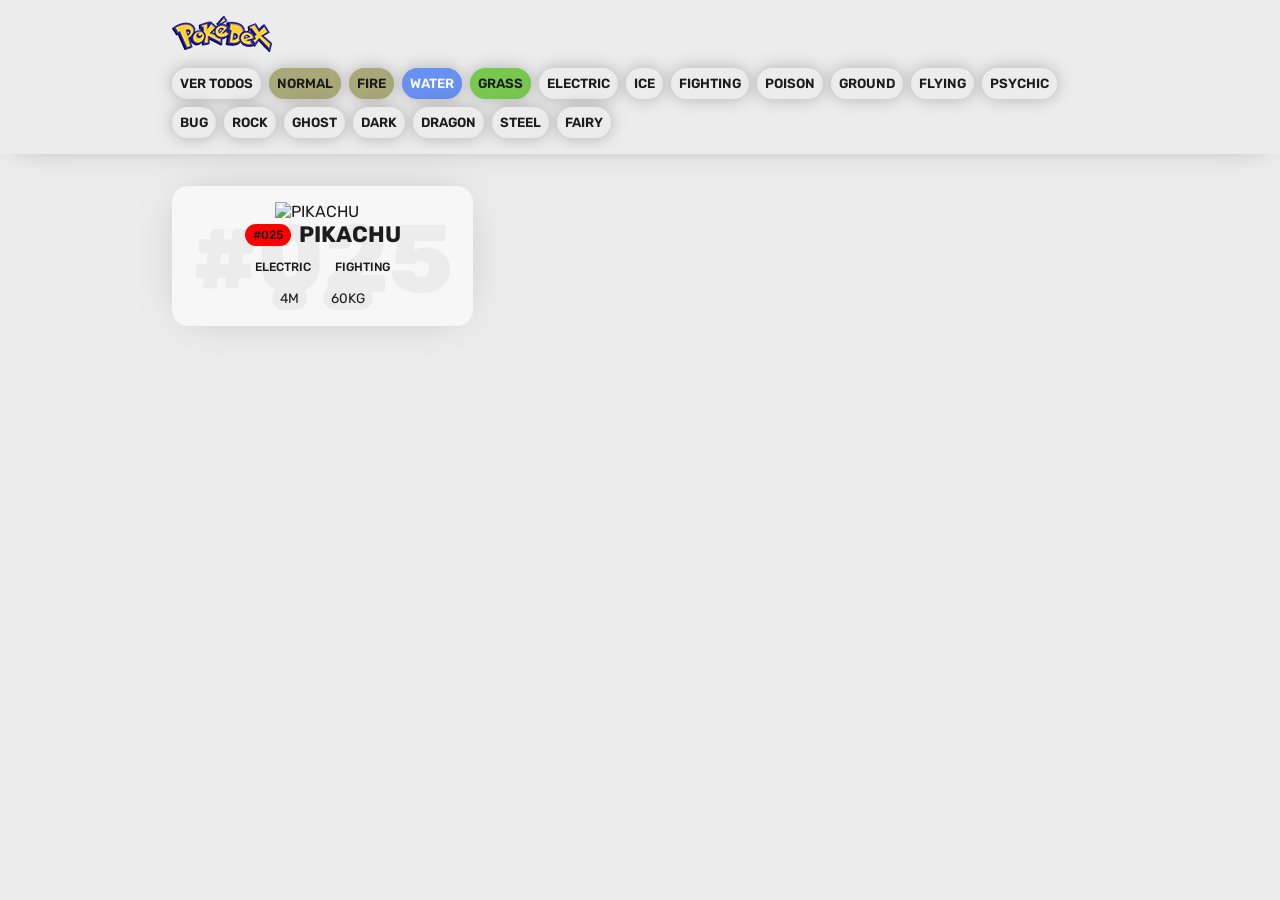
==== index.html @ 068bbfbd "first commit" ====
<!DOCTYPE html>
<html lang="en">

<head>
  <meta charset="UTF-8">
  <meta name="viewport" content="width=device-width, initial-scale=1.0">
  <title>Pokedex</title>
  <link rel="stylesheet" href="css/main.css">
</head>

<body>

  <header>
    <nav class="nav">
      <img src="./img/logo.png" alt="Logo Pokedex">
      <ul class="nav-list">
        <li class="nav-item"><button class="btn btn-header" id="ver-todos">Ver todos</button></li>
        <li class="nav-item"><button class="btn btn-header normal" id="normal">Normal</button></li>
        <li class="nav-item"><button class="btn btn-header fire" id="fire">Fire</button></li>
        <li class="nav-item"><button class="btn btn-header water" id="water">Water</button></li>
        <li class="nav-item"><button class="btn btn-header grass" id="grass">Grass</button></li>
        <li class="nav-item"><button class="btn btn-header electric" id="electric">Electric</button></li>
        <li class="nav-item"><button class="btn btn-header ice" id="ice">Ice</button></li>
        <li class="nav-item"><button class="btn btn-header fighting" id="fighting">Fighting</button></li>
        <li class="nav-item"><button class="btn btn-header poison" id="poison">Poison</button></li>
        <li class="nav-item"><button class="btn btn-header ground" id="ground">Ground</button></li>
        <li class="nav-item"><button class="btn btn-header flying" id="flying">Flying</button></li>
        <li class="nav-item"><button class="btn btn-header psychic" id="psychic">Psychic</button></li>
        <li class="nav-item"><button class="btn btn-header bug" id="bug">Bug</button></li>
        <li class="nav-item"><button class="btn btn-header rock" id="rock">Rock</button></li>
        <li class="nav-item"><button class="btn btn-header ghost" id="ghost">Ghost</button></li>
        <li class="nav-item"><button class="btn btn-header dark" id="dark">Dark</button></li>
        <li class="nav-item"><button class="btn btn-header dragon" id="dragon">Dragon</button></li>
        <li class="nav-item"><button class="btn btn-header steel" id="steel">Steel</button></li>
        <li class="nav-item"><button class="btn btn-header fairy" id="fairy">Fairy</button></li>
      </ul>
    </nav>
  </header>
  <main>

    <div id="todos">
      <div class="pokemon-todos" id="listaPokemon">
        <div class="pokemon">
          <p class="pokemon-id-back">#025</p>
          <div class="pokemon-imagen">
            <img
              src="https://raw.githubusercontent.com/PokeAPI/sprites/master/sprites/pokemon/other/official-artwork/25.png"
              alt="Pikachu">
          </div>
          <div class="pokemon-info">
            <div class="nombre-contenedor">
              <p class="pokemon-id">#025</p>
              <h2 class="pokemon-nombre">Pikachu</h2>
            </div>
            <div class="pokemon-tipos">
              <p class="electric tipo">ELECTRIC</p>
              <p class="fighting tipo">FIGHTING</p>
            </div>
            <div class="pokemon-stats">
              <p class="stat">4m</p>
              <p class="stat">60kg</p>
            </div>
          </div>
        </div>
      </div>
    </div>

  </main>

  <script src="./js/main.js"></script>
</body>

</html>
---- css/main.css ----
@import url("https://fonts.googleapis.com/css2?family=Rubik:wght@300;400;500;600;700;800;900&display=swap");

:root {
  --clr-black: #1c1c1c;
  --clr-gray: #ececec;
  --clr-white: #f7f7f7;

  --type-normal: #a8a878;
  --type-fire: #f08030;
  --type-water: #6890f0;
  --type-grass: #78c850;
  --type-electric: #f8d030;
  --type-ice: #98d8d8;
  --type-fighting: #c03028;
  --type-poison: #a040a0;
  --type-ground: #e0c068;
  --type-flying: #a890f0;
  --type-psychic: #f85888;
  --type-bug: #a8b820;
  --type-rock: #b8a038;
  --type-ghost: #705898;
  --type-dark: #705848;
  --type-dragon: #7038f8;
  --type-steel: #b8b8d0;
  --type-fairy: #f0b6bc;
}

* {
  margin: 0;
  padding: 0;
  box-sizing: border-box;
  color: var(--clr-black);
  font-family: "Rubik", sans-serif;
}

ul {
  list-style-type: none;
}

button {
  background-color: transparent;
  border: 0;
  border-radius: 0;
}

body {
  min-height: 100vh;
  background-color: var(--clr-gray);
}

header {
  padding-block: 1rem;
  box-shadow: 0 0 2rem -1rem rgba(0, 0, 0, 0.5);
}

.nav {
  display: flex;
  flex-direction: column;
  gap: 1rem;
  align-items: flex-start;
  padding-inline: 2rem;
  max-width: 1000px;
  margin: 0 auto;
}

.nav-list {
  display: flex;
  align-items: center;
  flex-wrap: wrap;
  gap: 0.5rem;
}

.btn-header {
  background-color: var(--clr-gray);
  padding: 0.5rem;
  border-radius: 100vmax;
  cursor: pointer;
  text-transform: uppercase;
  font-weight: 600;
  box-shadow: 0 0 1rem rgba(0, 0, 0, 0.25);
  transition: 0.2s;
}

.btn-header:hover {
  transform: scale(1.1);
  box-shadow: 0 0 2rem rgba(0, 0, 0, 0.25);
}
main {
  padding: 2rem;
  max-width: 1000px;
  margin: 0 auto;
}

.pokemon-todos {
  display: grid;
  grid-template-columns: 1fr 1fr;
  gap: 1rem;
}

@media screen and (min-width: 470px) {
  .pokemon-todos {
    grid-template-columns: 1fr 1fr;
  }
}

@media screen and (min-width: 700px) {
  .pokemon-todos {
    grid-template-columns: 1fr 1fr 1fr;
  }
}

.pokemon {
  border-radius: 1rem;
  background-color: var(--clr-white);
  box-shadow: 0 0 3rem -1rem rgba(0, 0, 0, 0.25);
  padding-block: 1rem;
  text-transform: uppercase;
  position: relative;
  isolation: isolate;
  overflow: hidden;
}

.pokemon-id-back {
  position: absolute;
  top: 1rem;
  left: 50%;
  transform: translateX(-50%);
  font-size: 6rem;
  font-weight: 800;
  z-index: -1;
  color: var(--clr-gray);
}

.pokemon-imagen {
  padding-inline: 1rem;
  display: flex;
  justify-content: center;
}

.pokemon-imagen img {
  width: 100%;
  max-width: 6rem;
}

.pokemon-info {
  display: flex;
  flex-direction: column;
  gap: 0.5rem;
  padding-inline: 1rem;
  align-items: center;
  text-align: center;
}

.nombre-contenedor {
  display: flex;
  align-items: center;
  column-gap: 0.5rem;
  flex-wrap: wrap;
  justify-content: center;
}

.pokemon-id {
  background-color: red;
  padding: 0.25rem 0.5rem;
  border-radius: 100vmax;
  font-size: 0.75rem;
  font-weight: 500;
}

.pokemon-nombre {
  font-size: 1.4rem;
}

.pokemon-tipos {
  display: flex;
  gap: 0.5rem;
  font-size: 0.75rem;
  font-weight: 500;
  flex-wrap: wrap;
  justify-content: center;
}

.tipo {
  padding: 0.25rem 0.5rem;
  border-radius: 100vmax;
}

.pokemon-stats {
  display: flex;
  gap: 1rem;
  font-size: 0.85rem;
}

.stat {
  background-color: var(--clr-gray);
  padding: 0.25rem 0.5rem;
  border-radius: 100vmax;
}

.normal {
  background-color: var(--type-normal);
  color: var(--clr-black);
}

.fire {
  background-color: var(--type-normal);
  color: var(--clr-black);
}

.water {
  background-color: var(--type-water);
  color: var(--clr-white);
}

.grass {
  background-color: var(--type-grass);
  color: var(--clr-black);
}
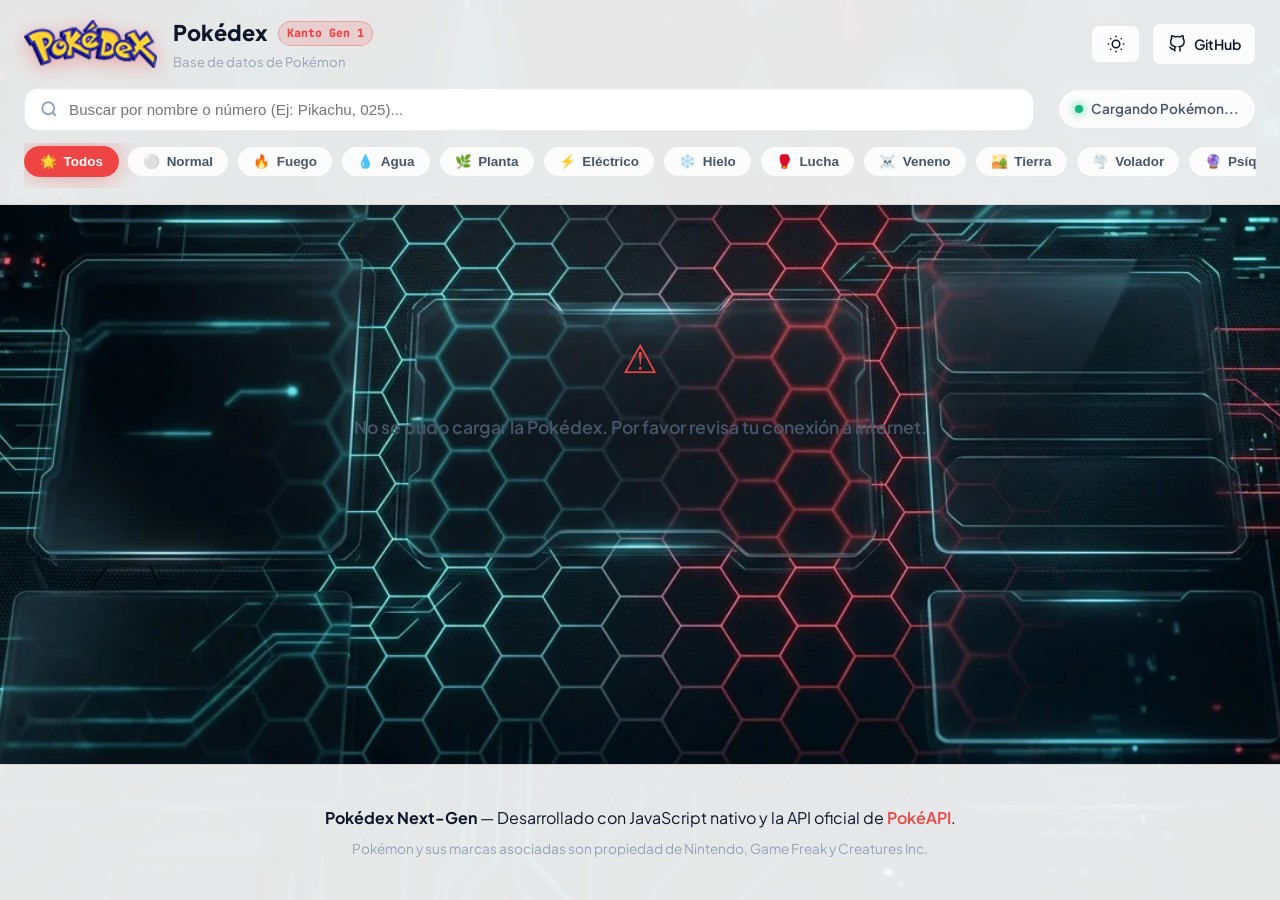
==== commit 2022f87d: "feat: modernizar Pokedex con carga ordenada en memoria, buscador en tiempo real, modal de stats con " ====
--- a/index.html
+++ b/index.html
@@ -1,73 +1,134 @@
 <!DOCTYPE html>
-<html lang="en">
+<html lang="es">
 
 <head>
   <meta charset="UTF-8">
   <meta name="viewport" content="width=device-width, initial-scale=1.0">
-  <title>Pokedex</title>
+  <title>Pokédex Next-Gen — Base de Datos de Pokémon</title>
+  <meta name="description" content="Pokédex moderna y ultrarrápida impulsada por PokéAPI con búsqueda en tiempo real, filtros por tipo, estadísticas detalladas y vista shiny.">
+  <link rel="icon" type="image/png" href="./img/logo.png">
+
+  <!-- Google Fonts: Plus Jakarta Sans & JetBrains Mono -->
+  <link rel="preconnect" href="https://fonts.googleapis.com">
+  <link rel="preconnect" href="https://fonts.gstatic.com" crossorigin>
+  <link href="https://fonts.googleapis.com/css2?family=JetBrains+Mono:wght@400;500;600;700&family=Plus+Jakarta+Sans:wght@400;500;600;700;800&display=swap" rel="stylesheet">
+
   <link rel="stylesheet" href="css/main.css">
 </head>
 
 <body>
 
-  <header>
-    <nav class="nav">
-      <img src="./img/logo.png" alt="Logo Pokedex">
-      <ul class="nav-list">
-        <li class="nav-item"><button class="btn btn-header" id="ver-todos">Ver todos</button></li>
-        <li class="nav-item"><button class="btn btn-header normal" id="normal">Normal</button></li>
-        <li class="nav-item"><button class="btn btn-header fire" id="fire">Fire</button></li>
-        <li class="nav-item"><button class="btn btn-header water" id="water">Water</button></li>
-        <li class="nav-item"><button class="btn btn-header grass" id="grass">Grass</button></li>
-        <li class="nav-item"><button class="btn btn-header electric" id="electric">Electric</button></li>
-        <li class="nav-item"><button class="btn btn-header ice" id="ice">Ice</button></li>
-        <li class="nav-item"><button class="btn btn-header fighting" id="fighting">Fighting</button></li>
-        <li class="nav-item"><button class="btn btn-header poison" id="poison">Poison</button></li>
-        <li class="nav-item"><button class="btn btn-header ground" id="ground">Ground</button></li>
-        <li class="nav-item"><button class="btn btn-header flying" id="flying">Flying</button></li>
-        <li class="nav-item"><button class="btn btn-header psychic" id="psychic">Psychic</button></li>
-        <li class="nav-item"><button class="btn btn-header bug" id="bug">Bug</button></li>
-        <li class="nav-item"><button class="btn btn-header rock" id="rock">Rock</button></li>
-        <li class="nav-item"><button class="btn btn-header ghost" id="ghost">Ghost</button></li>
-        <li class="nav-item"><button class="btn btn-header dark" id="dark">Dark</button></li>
-        <li class="nav-item"><button class="btn btn-header dragon" id="dragon">Dragon</button></li>
-        <li class="nav-item"><button class="btn btn-header steel" id="steel">Steel</button></li>
-        <li class="nav-item"><button class="btn btn-header fairy" id="fairy">Fairy</button></li>
+  <!-- Header & Navegación -->
+  <header class="header">
+    <div class="header-container">
+      <div class="brand-wrapper">
+        <img src="./img/logo.png" alt="Logo Pokédex" class="brand-logo">
+        <div class="brand-text">
+          <h1>Pokédex <span class="brand-badge">Kanto Gen 1</span></h1>
+          <p class="brand-subtitle">Base de datos de Pokémon</p>
+        </div>
+      </div>
+
+      <div class="header-actions">
+        <button id="theme-toggle" class="btn-action theme-btn" aria-label="Cambiar tema" title="Cambiar tema">
+          <svg class="sun-icon" width="18" height="18" viewBox="0 0 24 24" fill="none" stroke="currentColor" stroke-width="2">
+            <circle cx="12" cy="12" r="5"></circle>
+            <line x1="12" y1="1" x2="12" y2="3"></line>
+            <line x1="12" y1="21" x2="12" y2="23"></line>
+            <line x1="4.22" y1="4.22" x2="5.64" y2="5.64"></line>
+            <line x1="18.36" y1="18.36" x2="19.78" y2="19.78"></line>
+            <line x1="1" y1="12" x2="3" y2="12"></line>
+            <line x1="21" y1="12" x2="23" y2="12"></line>
+            <line x1="4.22" y1="19.78" x2="5.64" y2="18.36"></line>
+            <line x1="18.36" y1="5.64" x2="19.78" y2="4.22"></line>
+          </svg>
+        </button>
+        <a href="https://github.com/FrankUsqAbant/PokeAPI" target="_blank" rel="noopener noreferrer" class="btn-action github-btn" title="Ver código en GitHub">
+          <svg width="18" height="18" viewBox="0 0 24 24" fill="none" stroke="currentColor" stroke-width="2">
+            <path d="M9 19c-5 1.5-5-2.5-7-3m14 6v-3.87a3.37 3.37 0 0 0-.94-2.61c3.14-.35 6.44-1.54 6.44-7A5.44 5.44 0 0 0 20 4.77 5.07 5.07 0 0 0 19.91 1S18.73.65 16 2.48a13.38 13.38 0 0 0-7 0C6.27.65 5.09 1 5.09 1A5.07 5.07 0 0 0 5 4.77a5.44 5.44 0 0 0-1.5 3.78c0 5.42 3.3 6.61 6.44 7A3.37 3.37 0 0 0 9 18.13V22"></path>
+          </svg>
+          <span>GitHub</span>
+        </a>
+      </div>
+    </div>
+
+    <!-- Barra de búsqueda y métricas -->
+    <div class="search-section">
+      <div class="search-box">
+        <svg class="search-icon" width="18" height="18" viewBox="0 0 24 24" fill="none" stroke="currentColor" stroke-width="2.5">
+          <circle cx="11" cy="11" r="8"></circle>
+          <line x1="21" y1="21" x2="16.65" y2="16.65"></line>
+        </svg>
+        <input type="text" id="input-buscar" placeholder="Buscar por nombre o número (Ej: Pikachu, 025)..." autocomplete="off">
+        <button id="btn-limpiar" class="btn-limpiar" aria-label="Limpiar búsqueda">✕</button>
+      </div>
+      <div class="counter-badge" id="contador-pokemon">
+        <span class="pulse-dot"></span>
+        <span id="contador-texto">Cargando Pokémon...</span>
+      </div>
+    </div>
+
+    <!-- Filtros de Tipos Elementales -->
+    <nav class="nav-types-wrapper">
+      <ul class="nav-list" id="tipos-nav">
+        <li class="nav-item"><button class="btn btn-header active" id="ver-todos"><span class="type-icon">🌟</span> Todos</button></li>
+        <li class="nav-item"><button class="btn btn-header normal" id="normal"><span class="type-icon">⚪</span> Normal</button></li>
+        <li class="nav-item"><button class="btn btn-header fire" id="fire"><span class="type-icon">🔥</span> Fuego</button></li>
+        <li class="nav-item"><button class="btn btn-header water" id="water"><span class="type-icon">💧</span> Agua</button></li>
+        <li class="nav-item"><button class="btn btn-header grass" id="grass"><span class="type-icon">🌿</span> Planta</button></li>
+        <li class="nav-item"><button class="btn btn-header electric" id="electric"><span class="type-icon">⚡</span> Eléctrico</button></li>
+        <li class="nav-item"><button class="btn btn-header ice" id="ice"><span class="type-icon">❄️</span> Hielo</button></li>
+        <li class="nav-item"><button class="btn btn-header fighting" id="fighting"><span class="type-icon">🥊</span> Lucha</button></li>
+        <li class="nav-item"><button class="btn btn-header poison" id="poison"><span class="type-icon">☠️</span> Veneno</button></li>
+        <li class="nav-item"><button class="btn btn-header ground" id="ground"><span class="type-icon">🏜️</span> Tierra</button></li>
+        <li class="nav-item"><button class="btn btn-header flying" id="flying"><span class="type-icon">🌪️</span> Volador</button></li>
+        <li class="nav-item"><button class="btn btn-header psychic" id="psychic"><span class="type-icon">🔮</span> Psíquico</button></li>
+        <li class="nav-item"><button class="btn btn-header bug" id="bug"><span class="type-icon">🐛</span> Bicho</button></li>
+        <li class="nav-item"><button class="btn btn-header rock" id="rock"><span class="type-icon">🪨</span> Roca</button></li>
+        <li class="nav-item"><button class="btn btn-header ghost" id="ghost"><span class="type-icon">👻</span> Fantasma</button></li>
+        <li class="nav-item"><button class="btn btn-header dark" id="dark"><span class="type-icon">🌑</span> Siniestro</button></li>
+        <li class="nav-item"><button class="btn btn-header dragon" id="dragon"><span class="type-icon">🐉</span> Dragón</button></li>
+        <li class="nav-item"><button class="btn btn-header steel" id="steel"><span class="type-icon">⚙️</span> Acero</button></li>
+        <li class="nav-item"><button class="btn btn-header fairy" id="fairy"><span class="type-icon">✨</span> Hada</button></li>
       </ul>
     </nav>
   </header>
-  <main>
 
-    <div id="todos">
-      <div class="pokemon-todos" id="listaPokemon">
-        <div class="pokemon">
-          <p class="pokemon-id-back">#025</p>
-          <div class="pokemon-imagen">
-            <img
-              src="https://raw.githubusercontent.com/PokeAPI/sprites/master/sprites/pokemon/other/official-artwork/25.png"
-              alt="Pikachu">
-          </div>
-          <div class="pokemon-info">
-            <div class="nombre-contenedor">
-              <p class="pokemon-id">#025</p>
-              <h2 class="pokemon-nombre">Pikachu</h2>
-            </div>
-            <div class="pokemon-tipos">
-              <p class="electric tipo">ELECTRIC</p>
-              <p class="fighting tipo">FIGHTING</p>
-            </div>
-            <div class="pokemon-stats">
-              <p class="stat">4m</p>
-              <p class="stat">60kg</p>
-            </div>
-          </div>
-        </div>
+  <!-- Contenedor Principal de Pokémon -->
+  <main class="main-container">
+    <div id="loading-spinner" class="loading-container">
+      <div class="pokeball-spinner"></div>
+      <p class="loading-text">Cargando base de datos de Kanto...</p>
+    </div>
+
+    <div class="pokemon-todos" id="listaPokemon"></div>
+
+    <div id="sin-resultados" class="sin-resultados" style="display: none;">
+      <div class="sin-resultados-icon">🔍</div>
+      <h3>No se encontraron Pokémon</h3>
+      <p>Intenta con otro nombre, número o cambia el filtro de tipo.</p>
+    </div>
+  </main>
+
+  <!-- Modal Detallado de Estadísticas de Pokémon -->
+  <div id="pokemon-modal" class="modal-overlay" aria-hidden="true">
+    <div class="modal-card" id="modal-contenido">
+      <button class="modal-cerrar" id="modal-btn-cerrar" aria-label="Cerrar modal">✕</button>
+      <div class="modal-body" id="modal-detalle">
+        <!-- Renderizado dinámicamente vía JavaScript -->
       </div>
     </div>
+  </div>
 
-  </main>
+  <!-- Footer -->
+  <footer class="footer">
+    <div class="footer-container">
+      <p><strong>Pokédex Next-Gen</strong> — Desarrollado con JavaScript nativo y la API oficial de <a href="https://pokeapi.co/" target="_blank" rel="noopener noreferrer">PokéAPI</a>.</p>
+      <p class="footer-sub">Pokémon y sus marcas asociadas son propiedad de Nintendo, Game Freak y Creatures Inc.</p>
+    </div>
+  </footer>
 
-  <script src="./js/main.js"></script>
+  <script src="js/main.js"></script>
 </body>
 
 </html>
--- a/css/main.css
+++ b/css/main.css
@@ -1,218 +1,806 @@
-@import url("https://fonts.googleapis.com/css2?family=Rubik:wght@300;400;500;600;700;800;900&display=swap");
+/* ==========================================================================
+   POKÉDEX NEXT-GEN — SISTEMA DE ESTILOS Y DISEÑO MODERNO
+   ========================================================================== */
 
 :root {
-  --clr-black: #1c1c1c;
-  --clr-gray: #ececec;
-  --clr-white: #f7f7f7;
-
+  /* Paleta Base (Modo Oscuro) */
+  --bg-main: #0a0d14;
+  --bg-header: rgba(14, 19, 30, 0.85);
+  --bg-surface: rgba(22, 29, 45, 0.7);
+  --bg-surface-hover: rgba(32, 42, 64, 0.9);
+  --bg-card: rgba(18, 24, 38, 0.75);
+  --bg-input: rgba(12, 17, 27, 0.9);
+
+  --border-color: rgba(255, 255, 255, 0.09);
+  --border-glow: rgba(239, 68, 68, 0.4);
+
+  --text-primary: #f8fafc;
+  --text-secondary: #94a3b8;
+  --text-muted: #64748b;
+
+  --accent: #ef4444;
+  --accent-glow: 0 0 25px rgba(239, 68, 68, 0.45);
+  
+  /* Colores Oficiales de Tipos Pokémon con Gradientes */
   --type-normal: #a8a878;
-  --type-fire: #f08030;
-  --type-water: #6890f0;
-  --type-grass: #78c850;
-  --type-electric: #f8d030;
-  --type-ice: #98d8d8;
-  --type-fighting: #c03028;
-  --type-poison: #a040a0;
-  --type-ground: #e0c068;
-  --type-flying: #a890f0;
-  --type-psychic: #f85888;
-  --type-bug: #a8b820;
-  --type-rock: #b8a038;
-  --type-ghost: #705898;
-  --type-dark: #705848;
-  --type-dragon: #7038f8;
-  --type-steel: #b8b8d0;
-  --type-fairy: #f0b6bc;
-}
-
-* {
+  --type-fire: #ff5722;
+  --type-water: #0288d1;
+  --type-grass: #4caf50;
+  --type-electric: #ffc107;
+  --type-ice: #00bcd4;
+  --type-fighting: #d32f2f;
+  --type-poison: #9c27b0;
+  --type-ground: #d7ccc8;
+  --type-ground-dark: #8d6e63;
+  --type-flying: #7986cb;
+  --type-psychic: #e91e63;
+  --type-bug: #8bc34a;
+  --type-rock: #795548;
+  --type-ghost: #5e35b1;
+  --type-dark: #37474f;
+  --type-dragon: #3f51b5;
+  --type-steel: #78909c;
+  --type-fairy: #f48fb1;
+
+  --shadow-sm: 0 2px 8px rgba(0, 0, 0, 0.3);
+  --shadow-md: 0 8px 24px -4px rgba(0, 0, 0, 0.5);
+  --shadow-lg: 0 16px 36px -6px rgba(0, 0, 0, 0.7);
+
+  --radius-sm: 8px;
+  --radius-md: 14px;
+  --radius-lg: 22px;
+  --radius-full: 9999px;
+
+  --transition: all 0.25s cubic-bezier(0.4, 0, 0.2, 1);
+}
+
+/* Modo Claro */
+[data-theme="light"] {
+  --bg-main: #f3f4f6;
+  --bg-header: rgba(255, 255, 255, 0.9);
+  --bg-surface: rgba(255, 255, 255, 0.85);
+  --bg-surface-hover: #ffffff;
+  --bg-card: rgba(255, 255, 255, 0.92);
+  --bg-input: #ffffff;
+
+  --border-color: rgba(0, 0, 0, 0.08);
+  --border-glow: rgba(239, 68, 68, 0.3);
+
+  --text-primary: #0f172a;
+  --text-secondary: #475569;
+  --text-muted: #94a3b8;
+
+  --shadow-sm: 0 2px 8px rgba(0, 0, 0, 0.04);
+  --shadow-md: 0 8px 20px -4px rgba(0, 0, 0, 0.08);
+  --shadow-lg: 0 16px 32px -6px rgba(0, 0, 0, 0.12);
+}
+
+/* Resets y Base */
+*, *::before, *::after {
+  box-sizing: border-box;
   margin: 0;
   padding: 0;
-  box-sizing: border-box;
-  color: var(--clr-black);
-  font-family: "Rubik", sans-serif;
-}
-
-ul {
-  list-style-type: none;
-}
-
-button {
-  background-color: transparent;
+}
+
+html {
+  font-size: 16px;
+  scroll-behavior: smooth;
+}
+
+body {
+  font-family: 'Plus Jakarta Sans', system-ui, sans-serif;
+  background-color: var(--bg-main);
+  background-image: 
+    radial-gradient(ellipse at 50% 0%, rgba(239, 68, 68, 0.12), transparent 60%),
+    radial-gradient(ellipse at 80% 80%, rgba(2, 136, 209, 0.08), transparent 50%),
+    url('../img/bg-pokedex.webp');
+  background-size: cover;
+  background-position: center;
+  background-attachment: fixed;
+  color: var(--text-primary);
+  line-height: 1.6;
+  min-height: 100vh;
+  display: flex;
+  flex-direction: column;
+  transition: background-color 0.3s ease, color 0.3s ease;
+}
+
+[data-theme="light"] body {
+  background-image: 
+    radial-gradient(ellipse at 50% 0%, rgba(239, 68, 68, 0.08), transparent 60%),
+    radial-gradient(ellipse at 80% 80%, rgba(2, 136, 209, 0.05), transparent 50%),
+    url('../img/bg-pokedex.webp');
+}
+
+/* Header & Barra Superior */
+.header {
+  position: sticky;
+  top: 0;
+  z-index: 40;
+  background: var(--bg-header);
+  backdrop-filter: blur(16px);
+  -webkit-backdrop-filter: blur(16px);
+  border-bottom: 1px solid var(--border-color);
+  padding: 1rem 1.5rem;
+  box-shadow: var(--shadow-sm);
+}
+
+.header-container {
+  max-width: 1280px;
+  margin: 0 auto;
+  display: flex;
+  align-items: center;
+  justify-content: space-between;
+  gap: 1.5rem;
+}
+
+.brand-wrapper {
+  display: flex;
+  align-items: center;
+  gap: 1rem;
+}
+
+.brand-logo {
+  height: 48px;
+  width: auto;
+  filter: drop-shadow(0 4px 10px rgba(239, 68, 68, 0.4));
+  transition: transform 0.3s ease;
+}
+
+.brand-logo:hover {
+  transform: rotate(-8deg) scale(1.08);
+}
+
+.brand-text h1 {
+  font-size: 1.35rem;
+  font-weight: 800;
+  display: flex;
+  align-items: center;
+  gap: 0.6rem;
+  color: var(--text-primary);
+}
+
+.brand-badge {
+  font-size: 0.72rem;
+  font-family: 'JetBrains Mono', monospace;
+  background: rgba(239, 68, 68, 0.15);
+  color: var(--accent);
+  border: 1px solid rgba(239, 68, 68, 0.3);
+  padding: 0.15rem 0.5rem;
+  border-radius: var(--radius-full);
+}
+
+.brand-subtitle {
+  font-size: 0.82rem;
+  color: var(--text-muted);
+}
+
+.header-actions {
+  display: flex;
+  align-items: center;
+  gap: 0.75rem;
+}
+
+.btn-action {
+  background: var(--bg-surface);
+  color: var(--text-primary);
+  border: 1px solid var(--border-color);
+  padding: 0.55rem 0.9rem;
+  border-radius: var(--radius-sm);
+  cursor: pointer;
+  display: inline-flex;
+  align-items: center;
+  gap: 0.5rem;
+  font-weight: 600;
+  font-size: 0.88rem;
+  text-decoration: none;
+  transition: var(--transition);
+}
+
+.btn-action:hover {
+  background: var(--bg-surface-hover);
+  border-color: var(--border-glow);
+  transform: translateY(-2px);
+}
+
+/* Barra de Búsqueda y Contador */
+.search-section {
+  max-width: 1280px;
+  margin: 1rem auto 0.75rem;
+  display: flex;
+  align-items: center;
+  justify-content: space-between;
+  gap: 1.5rem;
+  flex-wrap: wrap;
+}
+
+.search-box {
+  position: relative;
+  flex: 1;
+  min-width: 280px;
+}
+
+.search-icon {
+  position: absolute;
+  left: 1rem;
+  top: 50%;
+  transform: translateY(-50%);
+  color: var(--text-muted);
+  pointer-events: none;
+}
+
+.search-box input {
+  width: 100%;
+  background: var(--bg-input);
+  border: 1px solid var(--border-color);
+  color: var(--text-primary);
+  padding: 0.75rem 2.8rem 0.75rem 2.75rem;
+  border-radius: var(--radius-md);
+  font-size: 0.95rem;
+  outline: none;
+  transition: var(--transition);
+}
+
+.search-box input:focus {
+  border-color: var(--accent);
+  box-shadow: 0 0 0 3px rgba(239, 68, 68, 0.2);
+}
+
+.btn-limpiar {
+  position: absolute;
+  right: 0.85rem;
+  top: 50%;
+  transform: translateY(-50%);
+  background: transparent;
   border: 0;
-  border-radius: 0;
-}
-
-body {
-  min-height: 100vh;
-  background-color: var(--clr-gray);
-}
-
-header {
-  padding-block: 1rem;
-  box-shadow: 0 0 2rem -1rem rgba(0, 0, 0, 0.5);
-}
-
-.nav {
-  display: flex;
-  flex-direction: column;
-  gap: 1rem;
-  align-items: flex-start;
-  padding-inline: 2rem;
-  max-width: 1000px;
+  color: var(--text-muted);
+  cursor: pointer;
+  font-size: 1rem;
+  display: none;
+  padding: 0.2rem;
+}
+
+.btn-limpiar:hover {
+  color: var(--text-primary);
+}
+
+.counter-badge {
+  display: inline-flex;
+  align-items: center;
+  gap: 0.5rem;
+  background: var(--bg-surface);
+  border: 1px solid var(--border-color);
+  padding: 0.5rem 1rem;
+  border-radius: var(--radius-full);
+  font-size: 0.85rem;
+  font-weight: 600;
+  color: var(--text-secondary);
+}
+
+.pulse-dot {
+  width: 8px;
+  height: 8px;
+  background: #10b981;
+  border-radius: 50%;
+  box-shadow: 0 0 10px #10b981;
+  animation: pulse 2s infinite;
+}
+
+@keyframes pulse {
+  0% { transform: scale(0.95); opacity: 0.8; }
+  50% { transform: scale(1.3); opacity: 1; }
+  100% { transform: scale(0.95); opacity: 0.8; }
+}
+
+/* Barra de Filtros por Tipo */
+.nav-types-wrapper {
+  max-width: 1280px;
+  margin: 0.75rem auto 0;
+  overflow-x: auto;
+  padding-bottom: 0.5rem;
+  scrollbar-width: thin;
+  scrollbar-color: var(--border-color) transparent;
+}
+
+.nav-types-wrapper::-webkit-scrollbar {
+  height: 4px;
+}
+
+.nav-types-wrapper::-webkit-scrollbar-thumb {
+  background: var(--border-color);
+  border-radius: var(--radius-full);
+}
+
+.nav-list {
+  display: flex;
+  list-style: none;
+  gap: 0.5rem;
+  padding: 0.2rem 0;
+}
+
+.nav-item {
+  flex-shrink: 0;
+}
+
+.btn-header {
+  background: var(--bg-surface);
+  border: 1px solid var(--border-color);
+  color: var(--text-secondary);
+  padding: 0.45rem 0.95rem;
+  border-radius: var(--radius-full);
+  font-size: 0.84rem;
+  font-weight: 600;
+  cursor: pointer;
+  display: inline-flex;
+  align-items: center;
+  gap: 0.4rem;
+  transition: var(--transition);
+}
+
+.btn-header:hover {
+  background: var(--bg-surface-hover);
+  color: var(--text-primary);
+  border-color: var(--border-glow);
+  transform: translateY(-2px);
+}
+
+.btn-header.active {
+  background: var(--accent);
+  color: #ffffff;
+  border-color: var(--accent);
+  box-shadow: var(--accent-glow);
+}
+
+/* Botones específicos de tipo cuando están activos */
+.btn-header.fire.active { background: var(--type-fire); border-color: var(--type-fire); box-shadow: 0 0 15px var(--type-fire); }
+.btn-header.water.active { background: var(--type-water); border-color: var(--type-water); box-shadow: 0 0 15px var(--type-water); }
+.btn-header.grass.active { background: var(--type-grass); border-color: var(--type-grass); box-shadow: 0 0 15px var(--type-grass); }
+.btn-header.electric.active { background: #d97706; border-color: #d97706; box-shadow: 0 0 15px #d97706; color: #fff; }
+.btn-header.ice.active { background: #0284c7; border-color: #0284c7; }
+.btn-header.fighting.active { background: var(--type-fighting); border-color: var(--type-fighting); }
+.btn-header.poison.active { background: var(--type-poison); border-color: var(--type-poison); }
+.btn-header.psychic.active { background: var(--type-psychic); border-color: var(--type-psychic); }
+.btn-header.bug.active { background: #65a30d; border-color: #65a30d; }
+.btn-header.rock.active { background: var(--type-rock); border-color: var(--type-rock); }
+.btn-header.ghost.active { background: var(--type-ghost); border-color: var(--type-ghost); }
+.btn-header.dragon.active { background: var(--type-dragon); border-color: var(--type-dragon); }
+.btn-header.steel.active { background: var(--type-steel); border-color: var(--type-steel); }
+.btn-header.fairy.active { background: #db2777; border-color: #db2777; }
+
+/* Contenedor Principal y Grid de Pokémon */
+.main-container {
+  max-width: 1280px;
+  width: 100%;
   margin: 0 auto;
-}
-
-.nav-list {
-  display: flex;
-  align-items: center;
-  flex-wrap: wrap;
-  gap: 0.5rem;
-}
-
-.btn-header {
-  background-color: var(--clr-gray);
-  padding: 0.5rem;
-  border-radius: 100vmax;
-  cursor: pointer;
-  text-transform: uppercase;
-  font-weight: 600;
-  box-shadow: 0 0 1rem rgba(0, 0, 0, 0.25);
-  transition: 0.2s;
-}
-
-.btn-header:hover {
-  transform: scale(1.1);
-  box-shadow: 0 0 2rem rgba(0, 0, 0, 0.25);
-}
-main {
-  padding: 2rem;
-  max-width: 1000px;
-  margin: 0 auto;
+  padding: 2.5rem 1.5rem 4rem;
+  flex: 1;
 }
 
 .pokemon-todos {
   display: grid;
-  grid-template-columns: 1fr 1fr;
-  gap: 1rem;
-}
-
-@media screen and (min-width: 470px) {
-  .pokemon-todos {
-    grid-template-columns: 1fr 1fr;
-  }
-}
-
-@media screen and (min-width: 700px) {
-  .pokemon-todos {
-    grid-template-columns: 1fr 1fr 1fr;
-  }
-}
-
+  grid-template-columns: repeat(auto-fill, minmax(260px, 1fr));
+  gap: 1.75rem;
+}
+
+/* Tarjeta Individual de Pokémon */
 .pokemon {
-  border-radius: 1rem;
-  background-color: var(--clr-white);
-  box-shadow: 0 0 3rem -1rem rgba(0, 0, 0, 0.25);
-  padding-block: 1rem;
-  text-transform: uppercase;
   position: relative;
-  isolation: isolate;
+  background-color: var(--bg-card);
+  backdrop-filter: blur(14px);
+  -webkit-backdrop-filter: blur(14px);
+  border: 1px solid var(--border-color);
+  border-radius: var(--radius-lg);
+  padding: 1.75rem 1.5rem;
+  display: flex;
+  flex-direction: column;
+  align-items: center;
+  text-align: center;
+  cursor: pointer;
+  transition: var(--transition);
+  box-shadow: var(--shadow-sm);
   overflow: hidden;
+}
+
+.pokemon::before {
+  content: "";
+  position: absolute;
+  top: 0;
+  left: 0;
+  right: 0;
+  height: 4px;
+  background: linear-gradient(90deg, transparent, var(--card-accent, var(--accent)), transparent);
+  opacity: 0.6;
+  transition: opacity 0.3s ease;
+}
+
+.pokemon:hover {
+  transform: translateY(-8px) scale(1.02);
+  border-color: var(--card-accent, var(--border-glow));
+  box-shadow: var(--shadow-lg), 0 0 35px var(--card-glow, rgba(239, 68, 68, 0.25));
+}
+
+.pokemon:hover::before {
+  opacity: 1;
 }
 
 .pokemon-id-back {
   position: absolute;
-  top: 1rem;
+  top: 0.5rem;
   left: 50%;
   transform: translateX(-50%);
-  font-size: 6rem;
-  font-weight: 800;
-  z-index: -1;
-  color: var(--clr-gray);
+  font-size: 5rem;
+  font-weight: 900;
+  font-family: 'JetBrains Mono', monospace;
+  color: var(--text-primary);
+  opacity: 0.04;
+  pointer-events: none;
+  line-height: 1;
+  user-select: none;
 }
 
 .pokemon-imagen {
-  padding-inline: 1rem;
-  display: flex;
+  position: relative;
+  width: 140px;
+  height: 140px;
+  margin: 0.5rem 0 1rem;
+  display: flex;
+  align-items: center;
   justify-content: center;
 }
 
 .pokemon-imagen img {
+  max-width: 100%;
+  max-height: 100%;
+  object-fit: contain;
+  filter: drop-shadow(0 8px 16px rgba(0, 0, 0, 0.45));
+  transition: transform 0.4s cubic-bezier(0.34, 1.56, 0.64, 1);
+}
+
+.pokemon:hover .pokemon-imagen img {
+  transform: scale(1.15) translateY(-4px);
+}
+
+.pokemon-info {
   width: 100%;
-  max-width: 6rem;
-}
-
-.pokemon-info {
+}
+
+.nombre-contenedor {
+  display: flex;
+  align-items: center;
+  justify-content: center;
+  gap: 0.5rem;
+  margin-bottom: 0.75rem;
+}
+
+.pokemon-id {
+  font-family: 'JetBrains Mono', monospace;
+  font-weight: 700;
+  font-size: 0.85rem;
+  color: var(--text-muted);
+}
+
+.pokemon-nombre {
+  font-size: 1.25rem;
+  font-weight: 700;
+  text-transform: capitalize;
+  color: var(--text-primary);
+}
+
+/* Badges de Tipos */
+.pokemon-tipos {
+  display: flex;
+  justify-content: center;
+  gap: 0.5rem;
+  flex-wrap: wrap;
+  margin-bottom: 1rem;
+}
+
+.tipo {
+  font-size: 0.75rem;
+  font-weight: 700;
+  text-transform: uppercase;
+  letter-spacing: 0.06em;
+  padding: 0.25rem 0.75rem;
+  border-radius: var(--radius-full);
+  color: #ffffff !important;
+  text-shadow: 0 1px 2px rgba(0,0,0,0.4);
+}
+
+.tipo.normal { background-color: var(--type-normal); }
+.tipo.fire { background: linear-gradient(135deg, #ff5722, #f44336); }
+.tipo.water { background: linear-gradient(135deg, #03a9f4, #0288d1); }
+.tipo.grass { background: linear-gradient(135deg, #8bc34a, #4caf50); }
+.tipo.electric { background: linear-gradient(135deg, #fbc02d, #f57f17); }
+.tipo.ice { background: linear-gradient(135deg, #4dd0e1, #00acc1); }
+.tipo.fighting { background: linear-gradient(135deg, #ef5350, #c62828); }
+.tipo.poison { background: linear-gradient(135deg, #ab47bc, #7b1fa2); }
+.tipo.ground { background: linear-gradient(135deg, #bcaaa4, #8d6e63); }
+.tipo.flying { background: linear-gradient(135deg, #9fa8da, #5c6bc0); }
+.tipo.psychic { background: linear-gradient(135deg, #f06292, #c2185b); }
+.tipo.bug { background: linear-gradient(135deg, #aed581, #689f38); }
+.tipo.rock { background: linear-gradient(135deg, #8d6e63, #5d4037); }
+.tipo.ghost { background: linear-gradient(135deg, #7e57c2, #4527a0); }
+.tipo.dark { background: linear-gradient(135deg, #546e7a, #263238); }
+.tipo.dragon { background: linear-gradient(135deg, #5c6bc0, #283593); }
+.tipo.steel { background: linear-gradient(135deg, #90a4ae, #546e7a); }
+.tipo.fairy { background: linear-gradient(135deg, #f48fb1, #ad1457); }
+
+.pokemon-stats-mini {
+  display: flex;
+  justify-content: space-around;
+  background: var(--bg-surface);
+  border-radius: var(--radius-md);
+  padding: 0.5rem 0.75rem;
+  border: 1px solid var(--border-color);
+}
+
+.stat-item {
+  font-size: 0.82rem;
+  color: var(--text-secondary);
+}
+
+.stat-item strong {
+  color: var(--text-primary);
+  font-family: 'JetBrains Mono', monospace;
+}
+
+/* Spinner de Carga */
+.loading-container {
   display: flex;
   flex-direction: column;
-  gap: 0.5rem;
-  padding-inline: 1rem;
-  align-items: center;
+  align-items: center;
+  justify-content: center;
+  padding: 5rem 0;
+  gap: 1.5rem;
+}
+
+.pokeball-spinner {
+  width: 60px;
+  height: 60px;
+  border-radius: 50%;
+  background: linear-gradient(180deg, #ef4444 50%, #ffffff 50%);
+  position: relative;
+  box-shadow: 0 0 25px rgba(239, 68, 68, 0.6);
+  border: 4px solid #1c1c1c;
+  animation: spin 1s linear infinite;
+}
+
+.pokeball-spinner::before {
+  content: "";
+  position: absolute;
+  top: 50%;
+  left: 0;
+  right: 0;
+  height: 4px;
+  background: #1c1c1c;
+  transform: translateY(-50%);
+}
+
+.pokeball-spinner::after {
+  content: "";
+  position: absolute;
+  top: 50%;
+  left: 50%;
+  width: 18px;
+  height: 18px;
+  background: #ffffff;
+  border: 4px solid #1c1c1c;
+  border-radius: 50%;
+  transform: translate(-50%, -50%);
+}
+
+@keyframes spin {
+  0% { transform: rotate(0deg); }
+  100% { transform: rotate(360deg); }
+}
+
+.loading-text {
+  font-size: 1.1rem;
+  font-weight: 600;
+  color: var(--text-secondary);
+}
+
+/* Estado Sin Resultados */
+.sin-resultados {
   text-align: center;
-}
-
-.nombre-contenedor {
-  display: flex;
-  align-items: center;
-  column-gap: 0.5rem;
-  flex-wrap: wrap;
+  padding: 4rem 1rem;
+  background: var(--bg-card);
+  border: 1px solid var(--border-color);
+  border-radius: var(--radius-lg);
+  max-width: 500px;
+  margin: 0 auto;
+}
+
+.sin-resultados-icon {
+  font-size: 3rem;
+  margin-bottom: 1rem;
+}
+
+.sin-resultados h3 {
+  font-size: 1.4rem;
+  margin-bottom: 0.5rem;
+}
+
+.sin-resultados p {
+  color: var(--text-muted);
+}
+
+/* Modal Detalle de Pokémon */
+.modal-overlay {
+  position: fixed;
+  inset: 0;
+  background: rgba(0, 0, 0, 0.75);
+  backdrop-filter: blur(10px);
+  -webkit-backdrop-filter: blur(10px);
+  z-index: 100;
+  display: flex;
+  align-items: center;
   justify-content: center;
-}
-
-.pokemon-id {
-  background-color: red;
-  padding: 0.25rem 0.5rem;
-  border-radius: 100vmax;
-  font-size: 0.75rem;
-  font-weight: 500;
-}
-
-.pokemon-nombre {
-  font-size: 1.4rem;
-}
-
-.pokemon-tipos {
-  display: flex;
-  gap: 0.5rem;
-  font-size: 0.75rem;
-  font-weight: 500;
-  flex-wrap: wrap;
+  padding: 1.5rem;
+  opacity: 0;
+  visibility: hidden;
+  transition: var(--transition);
+}
+
+.modal-overlay.active {
+  opacity: 1;
+  visibility: visible;
+}
+
+.modal-card {
+  position: relative;
+  background: var(--bg-card);
+  border: 1px solid var(--border-color);
+  border-radius: var(--radius-lg);
+  width: 100%;
+  max-width: 640px;
+  max-height: 90vh;
+  overflow-y: auto;
+  padding: 2.5rem 2rem 2rem;
+  box-shadow: var(--shadow-lg), 0 0 50px rgba(0, 0, 0, 0.8);
+  transform: scale(0.92) translateY(20px);
+  transition: var(--transition);
+}
+
+.modal-overlay.active .modal-card {
+  transform: scale(1) translateY(0);
+}
+
+.modal-cerrar {
+  position: absolute;
+  top: 1rem;
+  right: 1.2rem;
+  background: var(--bg-surface);
+  border: 1px solid var(--border-color);
+  color: var(--text-primary);
+  width: 36px;
+  height: 36px;
+  border-radius: 50%;
+  font-size: 1rem;
+  cursor: pointer;
+  display: flex;
+  align-items: center;
   justify-content: center;
-}
-
-.tipo {
-  padding: 0.25rem 0.5rem;
-  border-radius: 100vmax;
-}
-
-.pokemon-stats {
-  display: flex;
-  gap: 1rem;
+  transition: var(--transition);
+}
+
+.modal-cerrar:hover {
+  background: var(--accent);
+  color: #fff;
+  transform: rotate(90deg);
+}
+
+.modal-header-info {
+  display: flex;
+  align-items: center;
+  justify-content: space-between;
+  margin-bottom: 1rem;
+}
+
+.modal-title-group h2 {
+  font-size: 1.85rem;
+  text-transform: capitalize;
+}
+
+.modal-img-wrapper {
+  display: flex;
+  flex-direction: column;
+  align-items: center;
+  margin: 1rem 0 1.5rem;
+}
+
+.modal-img {
+  width: 180px;
+  height: 180px;
+  object-fit: contain;
+  filter: drop-shadow(0 10px 20px rgba(0,0,0,0.5));
+}
+
+.shiny-switch-btn {
+  margin-top: 0.75rem;
+  background: var(--bg-surface);
+  border: 1px solid var(--border-color);
+  color: var(--text-primary);
+  padding: 0.4rem 0.9rem;
+  border-radius: var(--radius-full);
+  font-size: 0.8rem;
+  font-weight: 600;
+  cursor: pointer;
+  display: inline-flex;
+  align-items: center;
+  gap: 0.4rem;
+  transition: var(--transition);
+}
+
+.shiny-switch-btn.active {
+  background: #eab308;
+  color: #000;
+  border-color: #eab308;
+  box-shadow: 0 0 15px #eab308;
+}
+
+/* Barras de Estadísticas del Modal */
+.stats-container {
+  margin-top: 1.5rem;
+}
+
+.stat-row {
+  display: grid;
+  grid-template-columns: 100px 45px 1fr;
+  align-items: center;
+  gap: 0.75rem;
+  margin-bottom: 0.65rem;
+  font-size: 0.88rem;
+}
+
+.stat-name {
+  color: var(--text-secondary);
+  font-weight: 600;
+}
+
+.stat-number {
+  font-family: 'JetBrains Mono', monospace;
+  font-weight: 700;
+  color: var(--text-primary);
+  text-align: right;
+}
+
+.stat-bar-bg {
+  background: var(--bg-surface);
+  height: 8px;
+  border-radius: var(--radius-full);
+  overflow: hidden;
+  border: 1px solid var(--border-color);
+}
+
+.stat-bar-fill {
+  height: 100%;
+  border-radius: var(--radius-full);
+  transition: width 0.8s cubic-bezier(0.4, 0, 0.2, 1);
+}
+
+/* Footer */
+.footer {
+  border-top: 1px solid var(--border-color);
+  background: var(--bg-header);
+  padding: 2.5rem 1.5rem;
+  text-align: center;
+  margin-top: auto;
+}
+
+.footer-container {
+  max-width: 1280px;
+  margin: 0 auto;
+}
+
+.footer a {
+  color: var(--accent);
+  text-decoration: none;
+  font-weight: 600;
+}
+
+.footer-sub {
+  color: var(--text-muted);
   font-size: 0.85rem;
-}
-
-.stat {
-  background-color: var(--clr-gray);
-  padding: 0.25rem 0.5rem;
-  border-radius: 100vmax;
-}
-
-.normal {
-  background-color: var(--type-normal);
-  color: var(--clr-black);
-}
-
-.fire {
-  background-color: var(--type-normal);
-  color: var(--clr-black);
-}
-
-.water {
-  background-color: var(--type-water);
-  color: var(--clr-white);
-}
-
-.grass {
-  background-color: var(--type-grass);
-  color: var(--clr-black);
-}
+  margin-top: 0.5rem;
+}
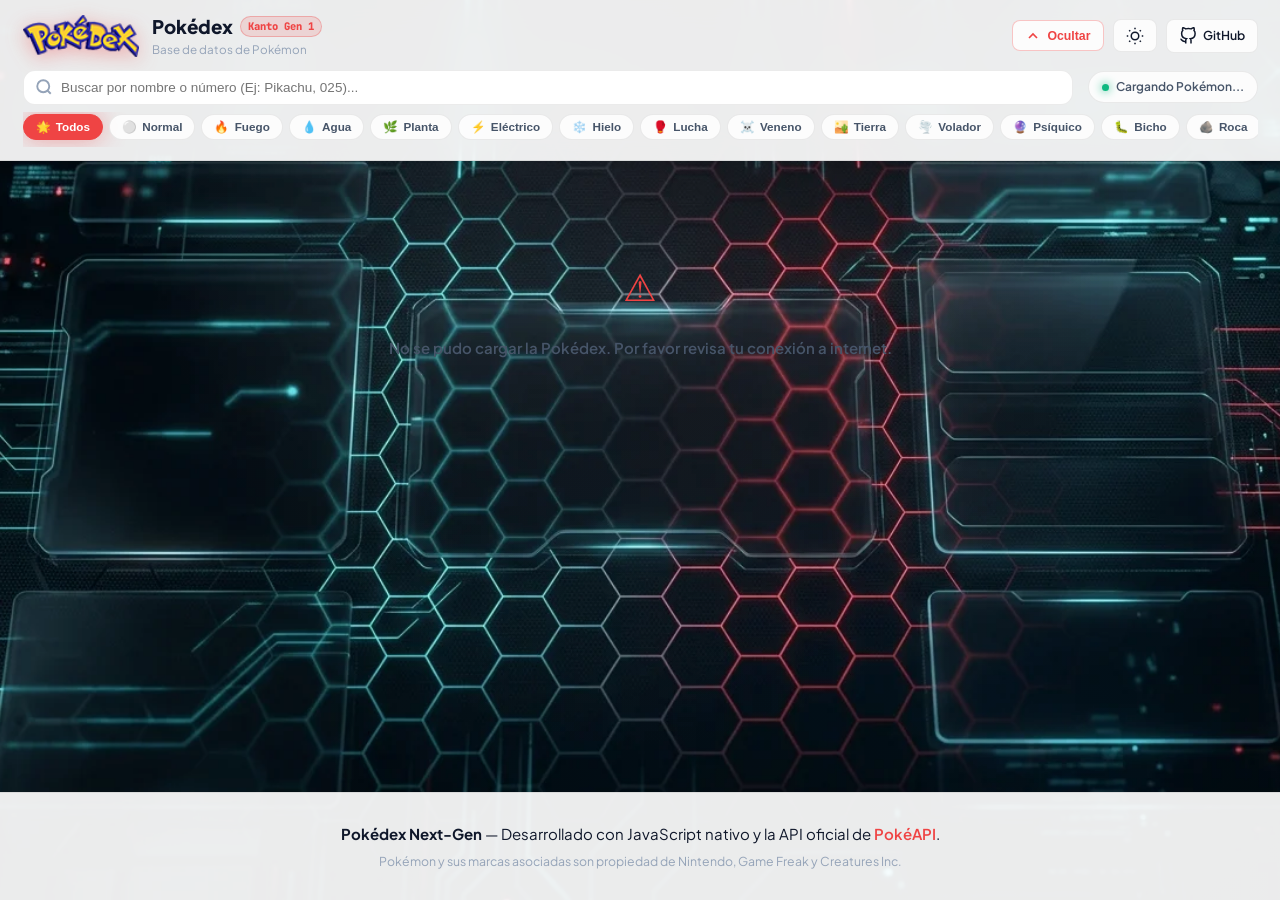
==== commit 396c0776: "feat: implementar cabecera retractil con disparador flotante y optimizar tarjetas a tamano compacto" ====
--- a/index.html
+++ b/index.html
@@ -18,8 +18,14 @@
 
 <body>
 
-  <!-- Header & Navegación -->
-  <header class="header">
+  <!-- Botón Flotante para Invocar / Mostrar la Cabecera -->
+  <button id="btn-toggle-header" class="floating-header-trigger" aria-label="Mostrar u ocultar menú y filtros" title="Mostrar menú y filtros">
+    <div class="mini-pokeball"></div>
+    <span class="trigger-label">Controles</span>
+  </button>
+
+  <!-- Header & Navegación Retráctil -->
+  <header class="header" id="main-header">
     <div class="header-container">
       <div class="brand-wrapper">
         <img src="./img/logo.png" alt="Logo Pokédex" class="brand-logo">
@@ -30,6 +36,13 @@
       </div>
 
       <div class="header-actions">
+        <button id="btn-ocultar-header" class="btn-action hide-header-btn" title="Ocultar cabecera y maximizar vista">
+          <svg width="16" height="16" viewBox="0 0 24 24" fill="none" stroke="currentColor" stroke-width="2.5">
+            <polyline points="18 15 12 9 6 15"></polyline>
+          </svg>
+          <span>Ocultar</span>
+        </button>
+
         <button id="theme-toggle" class="btn-action theme-btn" aria-label="Cambiar tema" title="Cambiar tema">
           <svg class="sun-icon" width="18" height="18" viewBox="0 0 24 24" fill="none" stroke="currentColor" stroke-width="2">
             <circle cx="12" cy="12" r="5"></circle>
@@ -43,6 +56,7 @@
             <line x1="18.36" y1="5.64" x2="19.78" y2="4.22"></line>
           </svg>
         </button>
+
         <a href="https://github.com/FrankUsqAbant/PokeAPI" target="_blank" rel="noopener noreferrer" class="btn-action github-btn" title="Ver código en GitHub">
           <svg width="18" height="18" viewBox="0 0 24 24" fill="none" stroke="currentColor" stroke-width="2">
             <path d="M9 19c-5 1.5-5-2.5-7-3m14 6v-3.87a3.37 3.37 0 0 0-.94-2.61c3.14-.35 6.44-1.54 6.44-7A5.44 5.44 0 0 0 20 4.77 5.07 5.07 0 0 0 19.91 1S18.73.65 16 2.48a13.38 13.38 0 0 0-7 0C6.27.65 5.09 1 5.09 1A5.07 5.07 0 0 0 5 4.77a5.44 5.44 0 0 0-1.5 3.78c0 5.42 3.3 6.61 6.44 7A3.37 3.37 0 0 0 9 18.13V22"></path>
--- a/css/main.css
+++ b/css/main.css
@@ -5,7 +5,7 @@
 :root {
   /* Paleta Base (Modo Oscuro) */
   --bg-main: #0a0d14;
-  --bg-header: rgba(14, 19, 30, 0.85);
+  --bg-header: rgba(14, 19, 30, 0.9);
   --bg-surface: rgba(22, 29, 45, 0.7);
   --bg-surface-hover: rgba(32, 42, 64, 0.9);
   --bg-card: rgba(18, 24, 38, 0.75);
@@ -21,7 +21,7 @@
   --accent: #ef4444;
   --accent-glow: 0 0 25px rgba(239, 68, 68, 0.45);
   
-  /* Colores Oficiales de Tipos Pokémon con Gradientes */
+  /* Colores Oficiales de Tipos Pokémon */
   --type-normal: #a8a878;
   --type-fire: #ff5722;
   --type-water: #0288d1;
@@ -47,8 +47,8 @@
   --shadow-lg: 0 16px 36px -6px rgba(0, 0, 0, 0.7);
 
   --radius-sm: 8px;
-  --radius-md: 14px;
-  --radius-lg: 22px;
+  --radius-md: 12px;
+  --radius-lg: 18px;
   --radius-full: 9999px;
 
   --transition: all 0.25s cubic-bezier(0.4, 0, 0.2, 1);
@@ -57,7 +57,7 @@
 /* Modo Claro */
 [data-theme="light"] {
   --bg-main: #f3f4f6;
-  --bg-header: rgba(255, 255, 255, 0.9);
+  --bg-header: rgba(255, 255, 255, 0.92);
   --bg-surface: rgba(255, 255, 255, 0.85);
   --bg-surface-hover: #ffffff;
   --bg-card: rgba(255, 255, 255, 0.92);
@@ -83,7 +83,7 @@
 }
 
 html {
-  font-size: 16px;
+  font-size: 15px;
   scroll-behavior: smooth;
 }
 
@@ -98,7 +98,7 @@
   background-position: center;
   background-attachment: fixed;
   color: var(--text-primary);
-  line-height: 1.6;
+  line-height: 1.5;
   min-height: 100vh;
   display: flex;
   flex-direction: column;
@@ -112,7 +112,82 @@
     url('../img/bg-pokedex.webp');
 }
 
-/* Header & Barra Superior */
+/* Botón Flotante para Invocar / Mostrar la Cabecera */
+.floating-header-trigger {
+  position: fixed;
+  top: 1.25rem;
+  right: 1.5rem;
+  z-index: 50;
+  background: var(--bg-surface);
+  backdrop-filter: blur(12px);
+  -webkit-backdrop-filter: blur(12px);
+  border: 1px solid var(--border-glow);
+  color: var(--text-primary);
+  padding: 0.5rem 1rem;
+  border-radius: var(--radius-full);
+  display: inline-flex;
+  align-items: center;
+  gap: 0.6rem;
+  cursor: pointer;
+  box-shadow: var(--shadow-md), 0 0 20px rgba(239, 68, 68, 0.3);
+  transition: var(--transition);
+  opacity: 0;
+  visibility: hidden;
+  transform: translateY(-20px);
+}
+
+.floating-header-trigger.visible {
+  opacity: 1;
+  visibility: visible;
+  transform: translateY(0);
+}
+
+.floating-header-trigger:hover {
+  background: var(--bg-surface-hover);
+  transform: scale(1.05);
+  box-shadow: var(--shadow-lg), 0 0 25px rgba(239, 68, 68, 0.5);
+}
+
+.mini-pokeball {
+  width: 18px;
+  height: 18px;
+  border-radius: 50%;
+  background: linear-gradient(180deg, #ef4444 50%, #ffffff 50%);
+  border: 2px solid #1c1c1c;
+  position: relative;
+}
+
+.mini-pokeball::before {
+  content: "";
+  position: absolute;
+  top: 50%;
+  left: 0;
+  right: 0;
+  height: 2px;
+  background: #1c1c1c;
+  transform: translateY(-50%);
+}
+
+.mini-pokeball::after {
+  content: "";
+  position: absolute;
+  top: 50%;
+  left: 50%;
+  width: 6px;
+  height: 6px;
+  background: #fff;
+  border: 2px solid #1c1c1c;
+  border-radius: 50%;
+  transform: translate(-50%, -50%);
+}
+
+.trigger-label {
+  font-weight: 700;
+  font-size: 0.85rem;
+  letter-spacing: 0.02em;
+}
+
+/* Header & Barra Superior Retráctil */
 .header {
   position: sticky;
   top: 0;
@@ -121,8 +196,16 @@
   backdrop-filter: blur(16px);
   -webkit-backdrop-filter: blur(16px);
   border-bottom: 1px solid var(--border-color);
-  padding: 1rem 1.5rem;
+  padding: 0.85rem 1.5rem;
   box-shadow: var(--shadow-sm);
+  transition: transform 0.35s cubic-bezier(0.4, 0, 0.2, 1), opacity 0.35s ease;
+  transform: translateY(0);
+}
+
+.header.hidden {
+  transform: translateY(-100%);
+  opacity: 0;
+  pointer-events: none;
 }
 
 .header-container {
@@ -131,17 +214,17 @@
   display: flex;
   align-items: center;
   justify-content: space-between;
-  gap: 1.5rem;
+  gap: 1.25rem;
 }
 
 .brand-wrapper {
   display: flex;
   align-items: center;
-  gap: 1rem;
+  gap: 0.85rem;
 }
 
 .brand-logo {
-  height: 48px;
+  height: 42px;
   width: auto;
   filter: drop-shadow(0 4px 10px rgba(239, 68, 68, 0.4));
   transition: transform 0.3s ease;
@@ -152,47 +235,47 @@
 }
 
 .brand-text h1 {
-  font-size: 1.35rem;
+  font-size: 1.25rem;
   font-weight: 800;
   display: flex;
   align-items: center;
-  gap: 0.6rem;
+  gap: 0.5rem;
   color: var(--text-primary);
 }
 
 .brand-badge {
-  font-size: 0.72rem;
+  font-size: 0.7rem;
   font-family: 'JetBrains Mono', monospace;
   background: rgba(239, 68, 68, 0.15);
   color: var(--accent);
   border: 1px solid rgba(239, 68, 68, 0.3);
-  padding: 0.15rem 0.5rem;
+  padding: 0.1rem 0.45rem;
   border-radius: var(--radius-full);
 }
 
 .brand-subtitle {
-  font-size: 0.82rem;
+  font-size: 0.78rem;
   color: var(--text-muted);
 }
 
 .header-actions {
   display: flex;
   align-items: center;
-  gap: 0.75rem;
+  gap: 0.6rem;
 }
 
 .btn-action {
   background: var(--bg-surface);
   color: var(--text-primary);
   border: 1px solid var(--border-color);
-  padding: 0.55rem 0.9rem;
+  padding: 0.45rem 0.8rem;
   border-radius: var(--radius-sm);
   cursor: pointer;
   display: inline-flex;
   align-items: center;
-  gap: 0.5rem;
+  gap: 0.4rem;
   font-weight: 600;
-  font-size: 0.88rem;
+  font-size: 0.82rem;
   text-decoration: none;
   transition: var(--transition);
 }
@@ -203,26 +286,31 @@
   transform: translateY(-2px);
 }
 
+.hide-header-btn {
+  color: var(--accent);
+  border-color: rgba(239, 68, 68, 0.3);
+}
+
 /* Barra de Búsqueda y Contador */
 .search-section {
   max-width: 1280px;
-  margin: 1rem auto 0.75rem;
+  margin: 0.75rem auto 0.5rem;
   display: flex;
   align-items: center;
   justify-content: space-between;
-  gap: 1.5rem;
+  gap: 1rem;
   flex-wrap: wrap;
 }
 
 .search-box {
   position: relative;
   flex: 1;
-  min-width: 280px;
+  min-width: 250px;
 }
 
 .search-icon {
   position: absolute;
-  left: 1rem;
+  left: 0.85rem;
   top: 50%;
   transform: translateY(-50%);
   color: var(--text-muted);
@@ -234,9 +322,9 @@
   background: var(--bg-input);
   border: 1px solid var(--border-color);
   color: var(--text-primary);
-  padding: 0.75rem 2.8rem 0.75rem 2.75rem;
+  padding: 0.6rem 2.5rem 0.6rem 2.5rem;
   border-radius: var(--radius-md);
-  font-size: 0.95rem;
+  font-size: 0.9rem;
   outline: none;
   transition: var(--transition);
 }
@@ -248,38 +336,34 @@
 
 .btn-limpiar {
   position: absolute;
-  right: 0.85rem;
+  right: 0.75rem;
   top: 50%;
   transform: translateY(-50%);
   background: transparent;
   border: 0;
   color: var(--text-muted);
   cursor: pointer;
-  font-size: 1rem;
+  font-size: 0.9rem;
   display: none;
   padding: 0.2rem;
 }
 
-.btn-limpiar:hover {
-  color: var(--text-primary);
-}
-
 .counter-badge {
   display: inline-flex;
   align-items: center;
-  gap: 0.5rem;
+  gap: 0.45rem;
   background: var(--bg-surface);
   border: 1px solid var(--border-color);
-  padding: 0.5rem 1rem;
+  padding: 0.4rem 0.85rem;
   border-radius: var(--radius-full);
-  font-size: 0.85rem;
+  font-size: 0.8rem;
   font-weight: 600;
   color: var(--text-secondary);
 }
 
 .pulse-dot {
-  width: 8px;
-  height: 8px;
+  width: 7px;
+  height: 7px;
   background: #10b981;
   border-radius: 50%;
   box-shadow: 0 0 10px #10b981;
@@ -295,15 +379,15 @@
 /* Barra de Filtros por Tipo */
 .nav-types-wrapper {
   max-width: 1280px;
-  margin: 0.75rem auto 0;
+  margin: 0.5rem auto 0;
   overflow-x: auto;
-  padding-bottom: 0.5rem;
+  padding-bottom: 0.35rem;
   scrollbar-width: thin;
   scrollbar-color: var(--border-color) transparent;
 }
 
 .nav-types-wrapper::-webkit-scrollbar {
-  height: 4px;
+  height: 3px;
 }
 
 .nav-types-wrapper::-webkit-scrollbar-thumb {
@@ -314,8 +398,8 @@
 .nav-list {
   display: flex;
   list-style: none;
-  gap: 0.5rem;
-  padding: 0.2rem 0;
+  gap: 0.4rem;
+  padding: 0.1rem 0;
 }
 
 .nav-item {
@@ -326,14 +410,14 @@
   background: var(--bg-surface);
   border: 1px solid var(--border-color);
   color: var(--text-secondary);
-  padding: 0.45rem 0.95rem;
+  padding: 0.35rem 0.8rem;
   border-radius: var(--radius-full);
-  font-size: 0.84rem;
+  font-size: 0.78rem;
   font-weight: 600;
   cursor: pointer;
   display: inline-flex;
   align-items: center;
-  gap: 0.4rem;
+  gap: 0.35rem;
   transition: var(--transition);
 }
 
@@ -367,30 +451,30 @@
 .btn-header.steel.active { background: var(--type-steel); border-color: var(--type-steel); }
 .btn-header.fairy.active { background: #db2777; border-color: #db2777; }
 
-/* Contenedor Principal y Grid de Pokémon */
+/* Contenedor Principal y Grid Compacta de Pokémon */
 .main-container {
   max-width: 1280px;
   width: 100%;
   margin: 0 auto;
-  padding: 2.5rem 1.5rem 4rem;
+  padding: 1.5rem 1.25rem 3.5rem;
   flex: 1;
 }
 
 .pokemon-todos {
   display: grid;
-  grid-template-columns: repeat(auto-fill, minmax(260px, 1fr));
-  gap: 1.75rem;
-}
-
-/* Tarjeta Individual de Pokémon */
+  grid-template-columns: repeat(auto-fill, minmax(185px, 1fr));
+  gap: 1.25rem;
+}
+
+/* Tarjeta Individual Compacta de Pokémon */
 .pokemon {
   position: relative;
   background-color: var(--bg-card);
-  backdrop-filter: blur(14px);
-  -webkit-backdrop-filter: blur(14px);
-  border: 1px solid var(--border-color);
-  border-radius: var(--radius-lg);
-  padding: 1.75rem 1.5rem;
+  backdrop-filter: blur(12px);
+  -webkit-backdrop-filter: blur(12px);
+  border: 1px solid var(--border-color);
+  border-radius: var(--radius-md);
+  padding: 1.25rem 1rem 1rem;
   display: flex;
   flex-direction: column;
   align-items: center;
@@ -399,6 +483,8 @@
   transition: var(--transition);
   box-shadow: var(--shadow-sm);
   overflow: hidden;
+  content-visibility: auto;
+  contain-intrinsic-size: 240px;
 }
 
 .pokemon::before {
@@ -407,16 +493,16 @@
   top: 0;
   left: 0;
   right: 0;
-  height: 4px;
+  height: 3px;
   background: linear-gradient(90deg, transparent, var(--card-accent, var(--accent)), transparent);
-  opacity: 0.6;
+  opacity: 0.7;
   transition: opacity 0.3s ease;
 }
 
 .pokemon:hover {
-  transform: translateY(-8px) scale(1.02);
+  transform: translateY(-6px) scale(1.02);
   border-color: var(--card-accent, var(--border-glow));
-  box-shadow: var(--shadow-lg), 0 0 35px var(--card-glow, rgba(239, 68, 68, 0.25));
+  box-shadow: var(--shadow-md), 0 0 25px var(--card-glow, rgba(239, 68, 68, 0.25));
 }
 
 .pokemon:hover::before {
@@ -425,10 +511,10 @@
 
 .pokemon-id-back {
   position: absolute;
-  top: 0.5rem;
+  top: 0.35rem;
   left: 50%;
   transform: translateX(-50%);
-  font-size: 5rem;
+  font-size: 3.5rem;
   font-weight: 900;
   font-family: 'JetBrains Mono', monospace;
   color: var(--text-primary);
@@ -440,9 +526,9 @@
 
 .pokemon-imagen {
   position: relative;
-  width: 140px;
-  height: 140px;
-  margin: 0.5rem 0 1rem;
+  width: 95px;
+  height: 95px;
+  margin: 0.2rem 0 0.6rem;
   display: flex;
   align-items: center;
   justify-content: center;
@@ -452,12 +538,12 @@
   max-width: 100%;
   max-height: 100%;
   object-fit: contain;
-  filter: drop-shadow(0 8px 16px rgba(0, 0, 0, 0.45));
-  transition: transform 0.4s cubic-bezier(0.34, 1.56, 0.64, 1);
+  filter: drop-shadow(0 6px 12px rgba(0, 0, 0, 0.4));
+  transition: transform 0.35s cubic-bezier(0.34, 1.56, 0.64, 1);
 }
 
 .pokemon:hover .pokemon-imagen img {
-  transform: scale(1.15) translateY(-4px);
+  transform: scale(1.15) translateY(-3px);
 }
 
 .pokemon-info {
@@ -468,39 +554,39 @@
   display: flex;
   align-items: center;
   justify-content: center;
-  gap: 0.5rem;
-  margin-bottom: 0.75rem;
+  gap: 0.35rem;
+  margin-bottom: 0.5rem;
 }
 
 .pokemon-id {
   font-family: 'JetBrains Mono', monospace;
   font-weight: 700;
-  font-size: 0.85rem;
+  font-size: 0.75rem;
   color: var(--text-muted);
 }
 
 .pokemon-nombre {
-  font-size: 1.25rem;
+  font-size: 1.05rem;
   font-weight: 700;
   text-transform: capitalize;
   color: var(--text-primary);
 }
 
-/* Badges de Tipos */
+/* Badges de Tipos Compactos */
 .pokemon-tipos {
   display: flex;
   justify-content: center;
-  gap: 0.5rem;
+  gap: 0.35rem;
   flex-wrap: wrap;
-  margin-bottom: 1rem;
+  margin-bottom: 0.6rem;
 }
 
 .tipo {
-  font-size: 0.75rem;
+  font-size: 0.68rem;
   font-weight: 700;
   text-transform: uppercase;
-  letter-spacing: 0.06em;
-  padding: 0.25rem 0.75rem;
+  letter-spacing: 0.05em;
+  padding: 0.18rem 0.55rem;
   border-radius: var(--radius-full);
   color: #ffffff !important;
   text-shadow: 0 1px 2px rgba(0,0,0,0.4);
@@ -529,13 +615,13 @@
   display: flex;
   justify-content: space-around;
   background: var(--bg-surface);
-  border-radius: var(--radius-md);
-  padding: 0.5rem 0.75rem;
+  border-radius: var(--radius-sm);
+  padding: 0.35rem 0.5rem;
   border: 1px solid var(--border-color);
 }
 
 .stat-item {
-  font-size: 0.82rem;
+  font-size: 0.72rem;
   color: var(--text-secondary);
 }
 
@@ -555,13 +641,13 @@
 }
 
 .pokeball-spinner {
-  width: 60px;
-  height: 60px;
+  width: 50px;
+  height: 50px;
   border-radius: 50%;
   background: linear-gradient(180deg, #ef4444 50%, #ffffff 50%);
   position: relative;
   box-shadow: 0 0 25px rgba(239, 68, 68, 0.6);
-  border: 4px solid #1c1c1c;
+  border: 3px solid #1c1c1c;
   animation: spin 1s linear infinite;
 }
 
@@ -571,7 +657,7 @@
   top: 50%;
   left: 0;
   right: 0;
-  height: 4px;
+  height: 3px;
   background: #1c1c1c;
   transform: translateY(-50%);
 }
@@ -581,10 +667,10 @@
   position: absolute;
   top: 50%;
   left: 50%;
-  width: 18px;
-  height: 18px;
+  width: 14px;
+  height: 14px;
   background: #ffffff;
-  border: 4px solid #1c1c1c;
+  border: 3px solid #1c1c1c;
   border-radius: 50%;
   transform: translate(-50%, -50%);
 }
@@ -595,7 +681,7 @@
 }
 
 .loading-text {
-  font-size: 1.1rem;
+  font-size: 1rem;
   font-weight: 600;
   color: var(--text-secondary);
 }
@@ -653,10 +739,10 @@
   border: 1px solid var(--border-color);
   border-radius: var(--radius-lg);
   width: 100%;
-  max-width: 640px;
+  max-width: 600px;
   max-height: 90vh;
   overflow-y: auto;
-  padding: 2.5rem 2rem 2rem;
+  padding: 2.2rem 1.8rem 1.8rem;
   box-shadow: var(--shadow-lg), 0 0 50px rgba(0, 0, 0, 0.8);
   transform: scale(0.92) translateY(20px);
   transition: var(--transition);
@@ -673,10 +759,10 @@
   background: var(--bg-surface);
   border: 1px solid var(--border-color);
   color: var(--text-primary);
-  width: 36px;
-  height: 36px;
+  width: 34px;
+  height: 34px;
   border-radius: 50%;
-  font-size: 1rem;
+  font-size: 0.95rem;
   cursor: pointer;
   display: flex;
   align-items: center;
@@ -694,11 +780,11 @@
   display: flex;
   align-items: center;
   justify-content: space-between;
-  margin-bottom: 1rem;
+  margin-bottom: 0.85rem;
 }
 
 .modal-title-group h2 {
-  font-size: 1.85rem;
+  font-size: 1.7rem;
   text-transform: capitalize;
 }
 
@@ -706,12 +792,12 @@
   display: flex;
   flex-direction: column;
   align-items: center;
-  margin: 1rem 0 1.5rem;
+  margin: 0.75rem 0 1.25rem;
 }
 
 .modal-img {
-  width: 180px;
-  height: 180px;
+  width: 160px;
+  height: 160px;
   object-fit: contain;
   filter: drop-shadow(0 10px 20px rgba(0,0,0,0.5));
 }
@@ -741,16 +827,16 @@
 
 /* Barras de Estadísticas del Modal */
 .stats-container {
-  margin-top: 1.5rem;
+  margin-top: 1.25rem;
 }
 
 .stat-row {
   display: grid;
-  grid-template-columns: 100px 45px 1fr;
+  grid-template-columns: 95px 40px 1fr;
   align-items: center;
   gap: 0.75rem;
-  margin-bottom: 0.65rem;
-  font-size: 0.88rem;
+  margin-bottom: 0.55rem;
+  font-size: 0.85rem;
 }
 
 .stat-name {
@@ -767,7 +853,7 @@
 
 .stat-bar-bg {
   background: var(--bg-surface);
-  height: 8px;
+  height: 7px;
   border-radius: var(--radius-full);
   overflow: hidden;
   border: 1px solid var(--border-color);
@@ -783,7 +869,7 @@
 .footer {
   border-top: 1px solid var(--border-color);
   background: var(--bg-header);
-  padding: 2.5rem 1.5rem;
+  padding: 2rem 1.5rem;
   text-align: center;
   margin-top: auto;
 }
@@ -801,6 +887,6 @@
 
 .footer-sub {
   color: var(--text-muted);
-  font-size: 0.85rem;
-  margin-top: 0.5rem;
-}
+  font-size: 0.82rem;
+  margin-top: 0.4rem;
+}
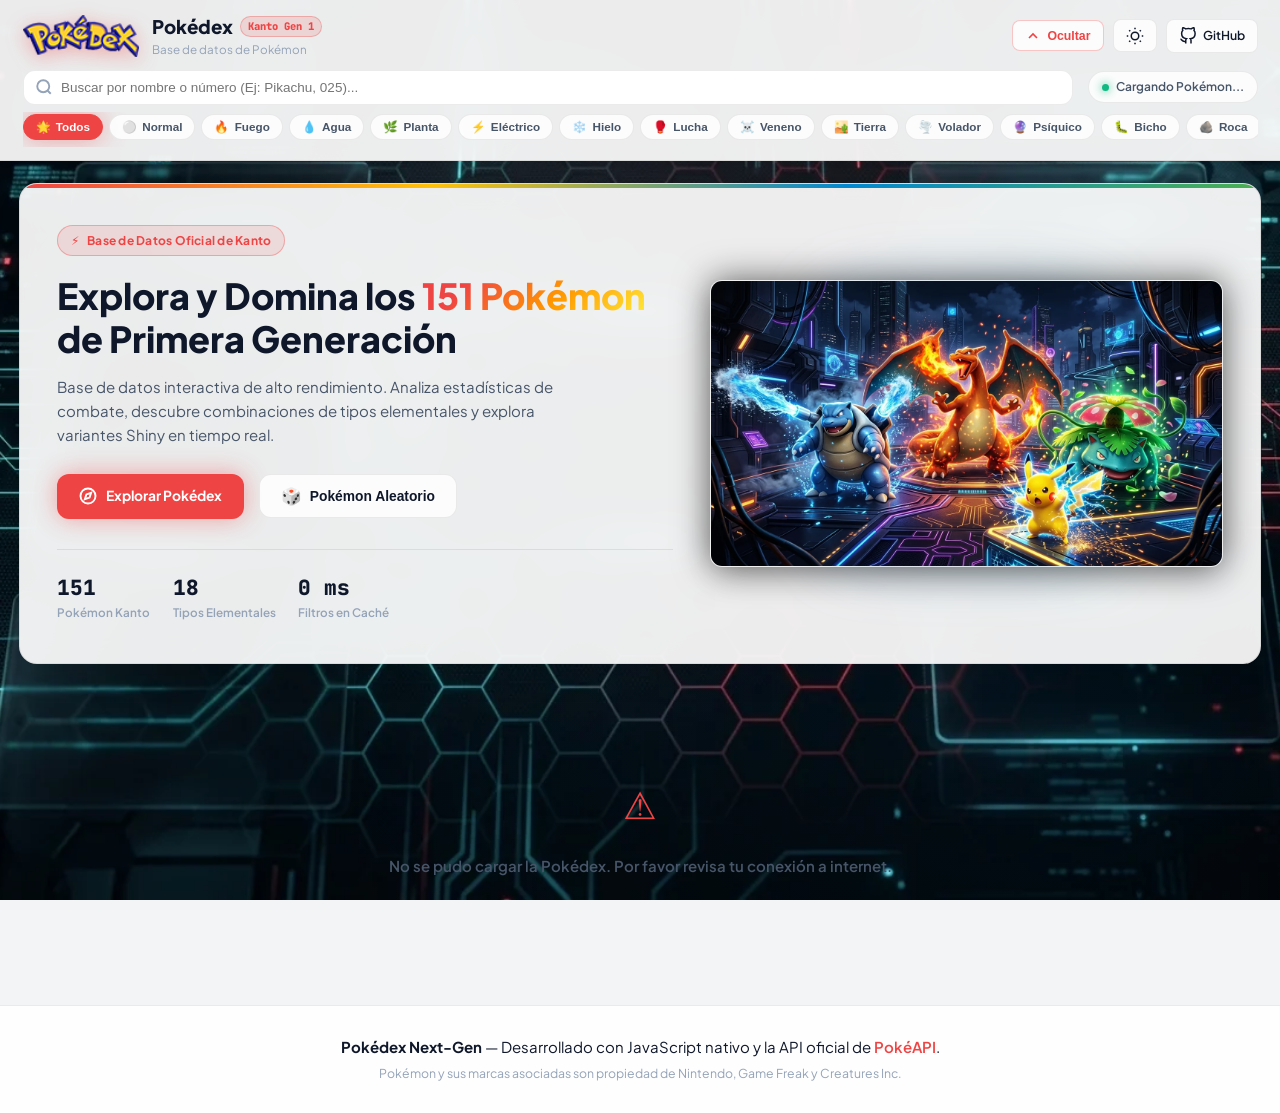
==== commit f9b2f848: "feat: agregar portada Hero cinematografica con artwork de starters, llamada a la accion y boton de p" ====
--- a/index.html
+++ b/index.html
@@ -11,7 +11,7 @@
   <!-- Google Fonts: Plus Jakarta Sans & JetBrains Mono -->
   <link rel="preconnect" href="https://fonts.googleapis.com">
   <link rel="preconnect" href="https://fonts.gstatic.com" crossorigin>
-  <link href="https://fonts.googleapis.com/css2?family=JetBrains+Mono:wght@400;500;600;700&family=Plus+Jakarta+Sans:wght@400;500;600;700;800&display=swap" rel="stylesheet">
+  <link href="https://fonts.googleapis.com/css2?family=JetBrains+Mono:wght@400;500;600;700&family=Plus+Jakarta+Sans:wght@400;500;600;700;800;900&display=swap" rel="stylesheet">
 
   <link rel="stylesheet" href="css/main.css">
 </head>
@@ -108,8 +108,61 @@
     </nav>
   </header>
 
+  <!-- SECCIÓN HERO DE PORTADA DE BIENVENIDA -->
+  <section class="hero-cover-section" id="hero-cover">
+    <div class="hero-cover-container">
+      <div class="hero-cover-content">
+        <div class="hero-tag">
+          <span class="hero-tag-icon">⚡</span>
+          <span>Base de Datos Oficial de Kanto</span>
+        </div>
+        <h2 class="hero-title">
+          Explora y Domina los <span class="gradient-text">151 Pokémon</span> de Primera Generación
+        </h2>
+        <p class="hero-description">
+          Base de datos interactiva de alto rendimiento. Analiza estadísticas de combate, descubre combinaciones de tipos elementales y explora variantes Shiny en tiempo real.
+        </p>
+
+        <div class="hero-actions">
+          <a href="#pokedex-gallery" class="btn-hero btn-hero-primary" id="btn-hero-explorar">
+            <svg width="18" height="18" viewBox="0 0 24 24" fill="none" stroke="currentColor" stroke-width="2.5">
+              <circle cx="12" cy="12" r="10"></circle>
+              <polygon points="16.24 7.76 14.12 14.12 7.76 16.24 9.88 9.88 16.24 7.76"></polygon>
+            </svg>
+            <span>Explorar Pokédex</span>
+          </a>
+
+          <button class="btn-hero btn-hero-secondary" id="btn-hero-random">
+            <span style="font-size: 1.1rem;">🎲</span>
+            <span>Pokémon Aleatorio</span>
+          </button>
+        </div>
+
+        <div class="hero-stats-row">
+          <div class="hero-stat-card">
+            <span class="stat-value">151</span>
+            <span class="stat-label">Pokémon Kanto</span>
+          </div>
+          <div class="hero-stat-card">
+            <span class="stat-value">18</span>
+            <span class="stat-label">Tipos Elementales</span>
+          </div>
+          <div class="hero-stat-card">
+            <span class="stat-value">0 ms</span>
+            <span class="stat-label">Filtros en Caché</span>
+          </div>
+        </div>
+      </div>
+
+      <div class="hero-cover-visual">
+        <div class="hero-img-glow"></div>
+        <img src="./img/hero-cover.webp" alt="Starters de Kanto — Pikachu, Charizard, Blastoise y Venusaur" class="hero-artwork-img">
+      </div>
+    </div>
+  </section>
+
   <!-- Contenedor Principal de Pokémon -->
-  <main class="main-container">
+  <main class="main-container" id="pokedex-gallery">
     <div id="loading-spinner" class="loading-container">
       <div class="pokeball-spinner"></div>
       <p class="loading-text">Cargando base de datos de Kanto...</p>
--- a/css/main.css
+++ b/css/main.css
@@ -451,6 +451,201 @@
 .btn-header.steel.active { background: var(--type-steel); border-color: var(--type-steel); }
 .btn-header.fairy.active { background: #db2777; border-color: #db2777; }
 
+/* SECCIÓN HERO DE PORTADA DE BIENVENIDA */
+.hero-cover-section {
+  max-width: 1280px;
+  width: 100%;
+  margin: 1.5rem auto 1rem;
+  padding: 0 1.25rem;
+}
+
+.hero-cover-container {
+  background: var(--bg-card);
+  backdrop-filter: blur(16px);
+  -webkit-backdrop-filter: blur(16px);
+  border: 1px solid var(--border-color);
+  border-radius: var(--radius-lg);
+  padding: 2.75rem 2.5rem;
+  display: grid;
+  grid-template-columns: 1.2fr 1fr;
+  align-items: center;
+  gap: 2.5rem;
+  position: relative;
+  overflow: hidden;
+  box-shadow: var(--shadow-lg);
+}
+
+.hero-cover-container::before {
+  content: "";
+  position: absolute;
+  top: 0;
+  left: 0;
+  right: 0;
+  height: 4px;
+  background: linear-gradient(90deg, #ef4444, #ffc107, #0288d1, #4caf50);
+}
+
+.hero-cover-content {
+  display: flex;
+  flex-direction: column;
+  align-items: flex-start;
+  z-index: 2;
+}
+
+.hero-tag {
+  display: inline-flex;
+  align-items: center;
+  gap: 0.5rem;
+  background: rgba(239, 68, 68, 0.12);
+  border: 1px solid rgba(239, 68, 68, 0.35);
+  color: var(--accent);
+  padding: 0.35rem 0.85rem;
+  border-radius: var(--radius-full);
+  font-size: 0.8rem;
+  font-weight: 700;
+  margin-bottom: 1.2rem;
+  letter-spacing: 0.02em;
+}
+
+.hero-title {
+  font-size: 2.4rem;
+  font-weight: 800;
+  line-height: 1.2;
+  color: var(--text-primary);
+  margin-bottom: 1rem;
+}
+
+.gradient-text {
+  background: linear-gradient(135deg, #ef4444 20%, #ff9800 60%, #ffeb3b 100%);
+  -webkit-background-clip: text;
+  -webkit-text-fill-color: transparent;
+}
+
+.hero-description {
+  font-size: 1rem;
+  color: var(--text-secondary);
+  line-height: 1.6;
+  margin-bottom: 1.75rem;
+  max-width: 540px;
+}
+
+.hero-actions {
+  display: flex;
+  align-items: center;
+  gap: 1rem;
+  flex-wrap: wrap;
+  margin-bottom: 2rem;
+}
+
+.btn-hero {
+  padding: 0.75rem 1.4rem;
+  border-radius: var(--radius-md);
+  font-weight: 700;
+  font-size: 0.92rem;
+  display: inline-flex;
+  align-items: center;
+  gap: 0.55rem;
+  text-decoration: none;
+  cursor: pointer;
+  transition: var(--transition);
+  border: 1px solid transparent;
+}
+
+.btn-hero-primary {
+  background: var(--accent);
+  color: #ffffff;
+  box-shadow: var(--accent-glow);
+}
+
+.btn-hero-primary:hover {
+  background: #dc2626;
+  transform: translateY(-3px) scale(1.02);
+  box-shadow: 0 0 30px rgba(239, 68, 68, 0.6);
+}
+
+.btn-hero-secondary {
+  background: var(--bg-surface);
+  color: var(--text-primary);
+  border-color: var(--border-color);
+}
+
+.btn-hero-secondary:hover {
+  background: var(--bg-surface-hover);
+  border-color: var(--border-glow);
+  transform: translateY(-3px);
+}
+
+.hero-stats-row {
+  display: flex;
+  align-items: center;
+  gap: 1.5rem;
+  border-top: 1px solid var(--border-color);
+  padding-top: 1.5rem;
+  width: 100%;
+}
+
+.hero-stat-card {
+  display: flex;
+  flex-direction: column;
+}
+
+.stat-value {
+  font-family: 'JetBrains Mono', monospace;
+  font-size: 1.4rem;
+  font-weight: 800;
+  color: var(--text-primary);
+}
+
+.stat-label {
+  font-size: 0.78rem;
+  color: var(--text-muted);
+  font-weight: 600;
+}
+
+.hero-cover-visual {
+  position: relative;
+  display: flex;
+  align-items: center;
+  justify-content: center;
+}
+
+.hero-img-glow {
+  position: absolute;
+  inset: -10px;
+  background: radial-gradient(circle, rgba(239, 68, 68, 0.25) 0%, rgba(2, 136, 209, 0.15) 50%, transparent 70%);
+  filter: blur(25px);
+  z-index: 1;
+}
+
+.hero-artwork-img {
+  position: relative;
+  z-index: 2;
+  width: 100%;
+  max-width: 520px;
+  height: auto;
+  border-radius: var(--radius-md);
+  border: 1px solid rgba(255, 255, 255, 0.12);
+  box-shadow: var(--shadow-lg), 0 0 35px rgba(0, 0, 0, 0.6);
+  transition: transform 0.4s ease, box-shadow 0.4s ease;
+}
+
+.hero-artwork-img:hover {
+  transform: scale(1.03) rotate(-1deg);
+  box-shadow: var(--shadow-lg), 0 0 45px rgba(239, 68, 68, 0.4);
+}
+
+@media (max-width: 900px) {
+  .hero-cover-container {
+    grid-template-columns: 1fr;
+    padding: 2rem 1.5rem;
+    gap: 2rem;
+  }
+
+  .hero-title {
+    font-size: 1.85rem;
+  }
+}
+
 /* Contenedor Principal y Grid Compacta de Pokémon */
 .main-container {
   max-width: 1280px;
@@ -462,19 +657,19 @@
 
 .pokemon-todos {
   display: grid;
-  grid-template-columns: repeat(auto-fill, minmax(185px, 1fr));
-  gap: 1.25rem;
-}
-
-/* Tarjeta Individual Compacta de Pokémon */
+  grid-template-columns: repeat(auto-fill, minmax(250px, 1fr));
+  gap: 1.75rem;
+}
+
+/* Tarjeta Individual de Pokémon (Tamaño Óptimo y Cómodo) */
 .pokemon {
   position: relative;
   background-color: var(--bg-card);
-  backdrop-filter: blur(12px);
-  -webkit-backdrop-filter: blur(12px);
-  border: 1px solid var(--border-color);
-  border-radius: var(--radius-md);
-  padding: 1.25rem 1rem 1rem;
+  backdrop-filter: blur(14px);
+  -webkit-backdrop-filter: blur(14px);
+  border: 1px solid var(--border-color);
+  border-radius: var(--radius-lg);
+  padding: 1.75rem 1.5rem;
   display: flex;
   flex-direction: column;
   align-items: center;
@@ -483,8 +678,6 @@
   transition: var(--transition);
   box-shadow: var(--shadow-sm);
   overflow: hidden;
-  content-visibility: auto;
-  contain-intrinsic-size: 240px;
 }
 
 .pokemon::before {
@@ -493,16 +686,16 @@
   top: 0;
   left: 0;
   right: 0;
-  height: 3px;
+  height: 4px;
   background: linear-gradient(90deg, transparent, var(--card-accent, var(--accent)), transparent);
   opacity: 0.7;
   transition: opacity 0.3s ease;
 }
 
 .pokemon:hover {
-  transform: translateY(-6px) scale(1.02);
+  transform: translateY(-8px) scale(1.02);
   border-color: var(--card-accent, var(--border-glow));
-  box-shadow: var(--shadow-md), 0 0 25px var(--card-glow, rgba(239, 68, 68, 0.25));
+  box-shadow: var(--shadow-md), 0 0 35px var(--card-glow, rgba(239, 68, 68, 0.25));
 }
 
 .pokemon:hover::before {
@@ -511,10 +704,10 @@
 
 .pokemon-id-back {
   position: absolute;
-  top: 0.35rem;
+  top: 0.5rem;
   left: 50%;
   transform: translateX(-50%);
-  font-size: 3.5rem;
+  font-size: 5rem;
   font-weight: 900;
   font-family: 'JetBrains Mono', monospace;
   color: var(--text-primary);
@@ -526,9 +719,9 @@
 
 .pokemon-imagen {
   position: relative;
-  width: 95px;
-  height: 95px;
-  margin: 0.2rem 0 0.6rem;
+  width: 135px;
+  height: 135px;
+  margin: 0.5rem 0 1rem;
   display: flex;
   align-items: center;
   justify-content: center;
@@ -538,12 +731,12 @@
   max-width: 100%;
   max-height: 100%;
   object-fit: contain;
-  filter: drop-shadow(0 6px 12px rgba(0, 0, 0, 0.4));
+  filter: drop-shadow(0 8px 16px rgba(0, 0, 0, 0.45));
   transition: transform 0.35s cubic-bezier(0.34, 1.56, 0.64, 1);
 }
 
 .pokemon:hover .pokemon-imagen img {
-  transform: scale(1.15) translateY(-3px);
+  transform: scale(1.15) translateY(-4px);
 }
 
 .pokemon-info {
@@ -554,39 +747,39 @@
   display: flex;
   align-items: center;
   justify-content: center;
-  gap: 0.35rem;
-  margin-bottom: 0.5rem;
+  gap: 0.5rem;
+  margin-bottom: 0.75rem;
 }
 
 .pokemon-id {
   font-family: 'JetBrains Mono', monospace;
   font-weight: 700;
-  font-size: 0.75rem;
+  font-size: 0.85rem;
   color: var(--text-muted);
 }
 
 .pokemon-nombre {
-  font-size: 1.05rem;
+  font-size: 1.25rem;
   font-weight: 700;
   text-transform: capitalize;
   color: var(--text-primary);
 }
 
-/* Badges de Tipos Compactos */
+/* Badges de Tipos */
 .pokemon-tipos {
   display: flex;
   justify-content: center;
-  gap: 0.35rem;
+  gap: 0.5rem;
   flex-wrap: wrap;
-  margin-bottom: 0.6rem;
+  margin-bottom: 1rem;
 }
 
 .tipo {
-  font-size: 0.68rem;
+  font-size: 0.75rem;
   font-weight: 700;
   text-transform: uppercase;
-  letter-spacing: 0.05em;
-  padding: 0.18rem 0.55rem;
+  letter-spacing: 0.06em;
+  padding: 0.25rem 0.75rem;
   border-radius: var(--radius-full);
   color: #ffffff !important;
   text-shadow: 0 1px 2px rgba(0,0,0,0.4);
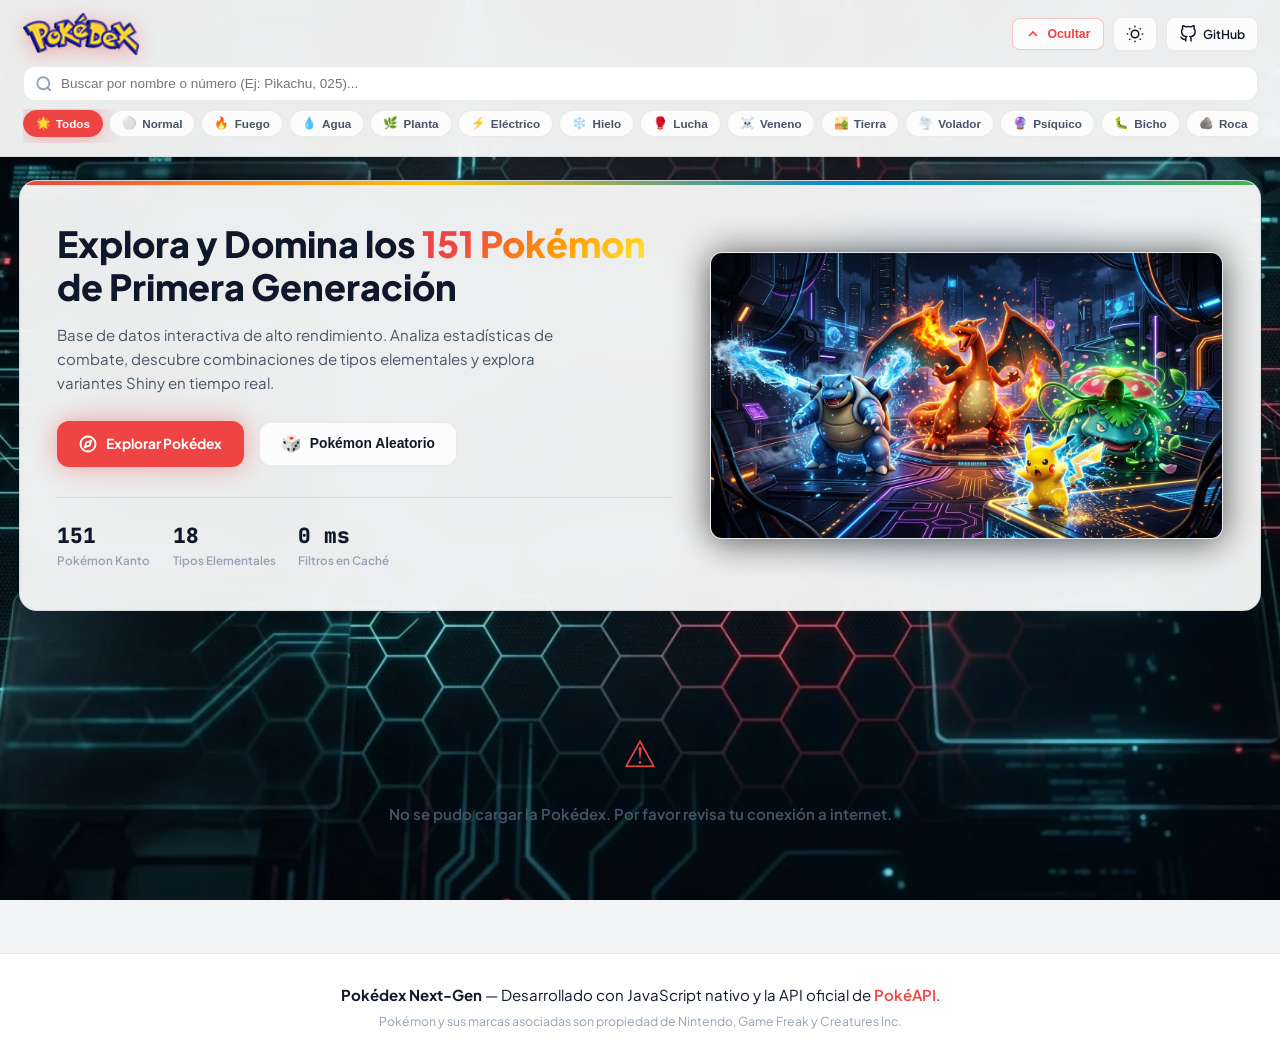
==== commit 37b76601: "style: limpiar elementos redundantes del header, barra de busqueda y portada" ====
--- a/index.html
+++ b/index.html
@@ -29,10 +29,6 @@
     <div class="header-container">
       <div class="brand-wrapper">
         <img src="./img/logo.png" alt="Logo Pokédex" class="brand-logo">
-        <div class="brand-text">
-          <h1>Pokédex <span class="brand-badge">Kanto Gen 1</span></h1>
-          <p class="brand-subtitle">Base de datos de Pokémon</p>
-        </div>
       </div>
 
       <div class="header-actions">
@@ -66,7 +62,7 @@
       </div>
     </div>
 
-    <!-- Barra de búsqueda y métricas -->
+    <!-- Barra de búsqueda -->
     <div class="search-section">
       <div class="search-box">
         <svg class="search-icon" width="18" height="18" viewBox="0 0 24 24" fill="none" stroke="currentColor" stroke-width="2.5">
@@ -75,10 +71,6 @@
         </svg>
         <input type="text" id="input-buscar" placeholder="Buscar por nombre o número (Ej: Pikachu, 025)..." autocomplete="off">
         <button id="btn-limpiar" class="btn-limpiar" aria-label="Limpiar búsqueda">✕</button>
-      </div>
-      <div class="counter-badge" id="contador-pokemon">
-        <span class="pulse-dot"></span>
-        <span id="contador-texto">Cargando Pokémon...</span>
       </div>
     </div>
 
@@ -112,10 +104,6 @@
   <section class="hero-cover-section" id="hero-cover">
     <div class="hero-cover-container">
       <div class="hero-cover-content">
-        <div class="hero-tag">
-          <span class="hero-tag-icon">⚡</span>
-          <span>Base de Datos Oficial de Kanto</span>
-        </div>
         <h2 class="hero-title">
           Explora y Domina los <span class="gradient-text">151 Pokémon</span> de Primera Generación
         </h2>
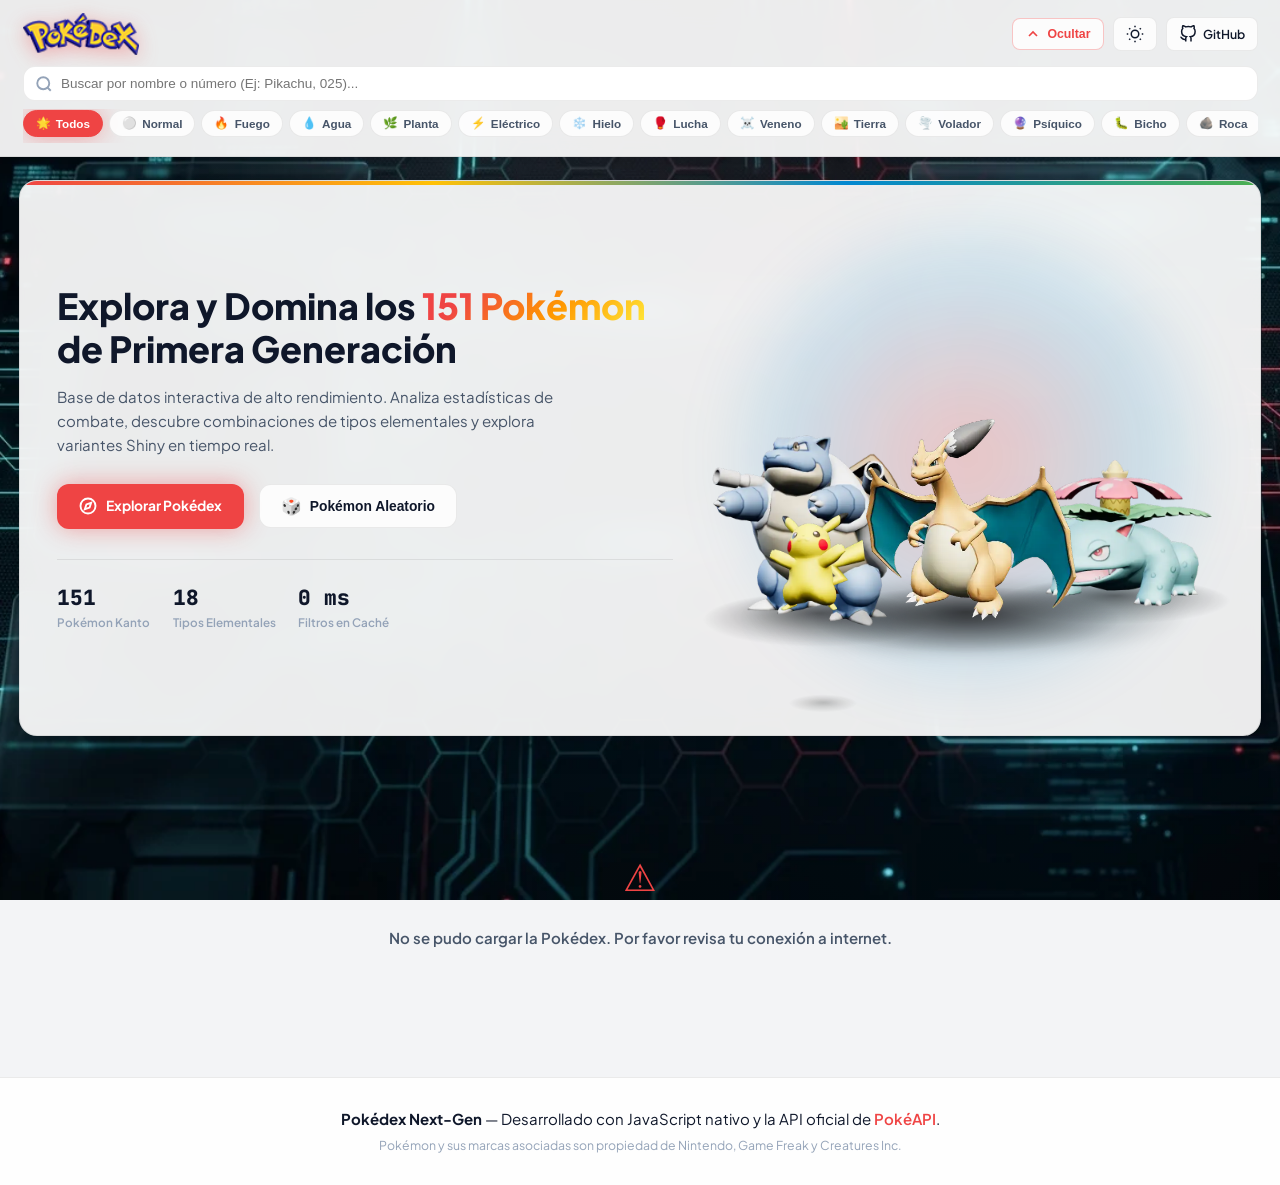
==== commit 2ae9ff90: "Web con vida 3D: hero animado, tarjetas con loop e inclinacion, modal animado; 151 renders + stills " ====
--- a/index.html
+++ b/index.html
@@ -13,6 +13,7 @@
   <link rel="preconnect" href="https://fonts.gstatic.com" crossorigin>
   <link href="https://fonts.googleapis.com/css2?family=JetBrains+Mono:wght@400;500;600;700&family=Plus+Jakarta+Sans:wght@400;500;600;700;800;900&display=swap" rel="stylesheet">
 
+  <link rel="preload" as="image" href="img/3d/hero/6-still.webp">
   <link rel="stylesheet" href="css/main.css">
 </head>
 
@@ -144,7 +145,13 @@
 
       <div class="hero-cover-visual">
         <div class="hero-img-glow"></div>
-        <img src="./img/hero-cover.webp" alt="Starters de Kanto — Pikachu, Charizard, Blastoise y Venusaur" class="hero-artwork-img">
+        <div class="hero-stage" role="img" aria-label="Venusaur, Charizard, Blastoise y Pikachu en 3D animado">
+          <div class="hero-floor"></div>
+          <img class="hero-mon hero-mon--l" src="img/3d/hero/9-still.webp" data-anim="img/3d/hero/9.webp" alt="" width="640" height="640">
+          <img class="hero-mon hero-mon--r" src="img/3d/hero/3-still.webp" data-anim="img/3d/hero/3.webp" alt="" width="640" height="640">
+          <img class="hero-mon hero-mon--c" src="img/3d/hero/6-still.webp" data-anim="img/3d/hero/6.webp" alt="" width="640" height="640" fetchpriority="high">
+          <img class="hero-mon hero-mon--f" src="img/3d/hero/25-still.webp" data-anim="img/3d/hero/25.webp" alt="" width="640" height="640">
+        </div>
       </div>
     </div>
   </section>
--- a/css/main.css
+++ b/css/main.css
@@ -692,8 +692,9 @@
   transition: opacity 0.3s ease;
 }
 
-.pokemon:hover {
-  transform: translateY(-8px) scale(1.02);
+.pokemon:hover,
+.pokemon.is-live {
+  transform: perspective(800px) translateY(-8px) scale(1.02) rotateX(var(--rx, 0deg)) rotateY(var(--ry, 0deg));
   border-color: var(--card-accent, var(--border-glow));
   box-shadow: var(--shadow-md), 0 0 35px var(--card-glow, rgba(239, 68, 68, 0.25));
 }
@@ -735,7 +736,8 @@
   transition: transform 0.35s cubic-bezier(0.34, 1.56, 0.64, 1);
 }
 
-.pokemon:hover .pokemon-imagen img {
+.pokemon:hover .pokemon-imagen img,
+.pokemon.is-live .pokemon-imagen img {
   transform: scale(1.15) translateY(-4px);
 }
 
@@ -1083,3 +1085,45 @@
   font-size: 0.82rem;
   margin-top: 0.4rem;
 }
+
+
+/* ===== VIDA 3D: tarjetas, hero y accesibilidad ===== */
+.pokemon { will-change: transform; outline-offset: 3px; }
+.pokemon:focus-visible { outline: 2px solid var(--card-accent, var(--accent)); }
+.pokemon::after {                      /* brillo holográfico que sigue al cursor */
+  content: ""; position: absolute; inset: 0; pointer-events: none; opacity: 0; border-radius: inherit;
+  background:
+    radial-gradient(circle at var(--mx, 50%) var(--my, 30%), rgba(255,255,255,.22), transparent 42%),
+    linear-gradient(115deg, transparent 30%, var(--card-glow, rgba(255,255,255,.12)) 48%, transparent 66%);
+  mix-blend-mode: soft-light; transition: opacity .3s ease;
+}
+.pokemon.is-live::after { opacity: 1; }
+.pokemon-imagen img { filter: none; }           /* el render ya trae su sombra de contacto */
+.pokemon-imagen { width: 150px; height: 150px; }
+
+.hero-stage {
+  position: relative; z-index: 2; width: 100%; max-width: 560px; aspect-ratio: 1 / .92;
+  --px: 0; --py: 0;
+}
+.hero-floor {
+  position: absolute; left: 6%; right: 6%; bottom: 7%; height: 18%; border-radius: 50%;
+  background: radial-gradient(ellipse, rgba(0,0,0,.5), transparent 70%); filter: blur(6px);
+}
+.hero-mon {
+  position: absolute; height: auto; user-select: none; -webkit-user-drag: none;
+  transition: transform .5s cubic-bezier(.2,.7,.2,1);
+  transform: translate3d(calc(var(--px) * var(--d, 14px)), calc(var(--py) * var(--d, 14px) * .6), 0);
+}
+.hero-mon--c { width: 66%; left: 17%; bottom: 3%; --d: 22px; z-index: 3; }
+.hero-mon--l { width: 50%; left: -4%; bottom: 8%; --d: -10px; z-index: 2; }
+.hero-mon--r { width: 50%; right: -4%; bottom: 8%; --d: -10px; z-index: 2; }
+.hero-mon--f { width: 30%; left: 4%; bottom: -2%; --d: 34px; z-index: 4; }
+@media (max-width: 900px) { .hero-stage { max-width: 420px; margin: 0 auto; } }
+@media (prefers-reduced-motion: reduce) {
+  .pokemon, .pokemon:hover, .pokemon.is-live { transition: none; transform: none; }
+  .hero-mon { transition: none; transform: none; }
+}
+
+/* Modal: el loop animado merece espacio */
+.modal-img { width: min(300px, 62vw); height: min(300px, 62vw); filter: none; }
+.hero-mon--f { width: 48%; left: -2%; bottom: -8%; }
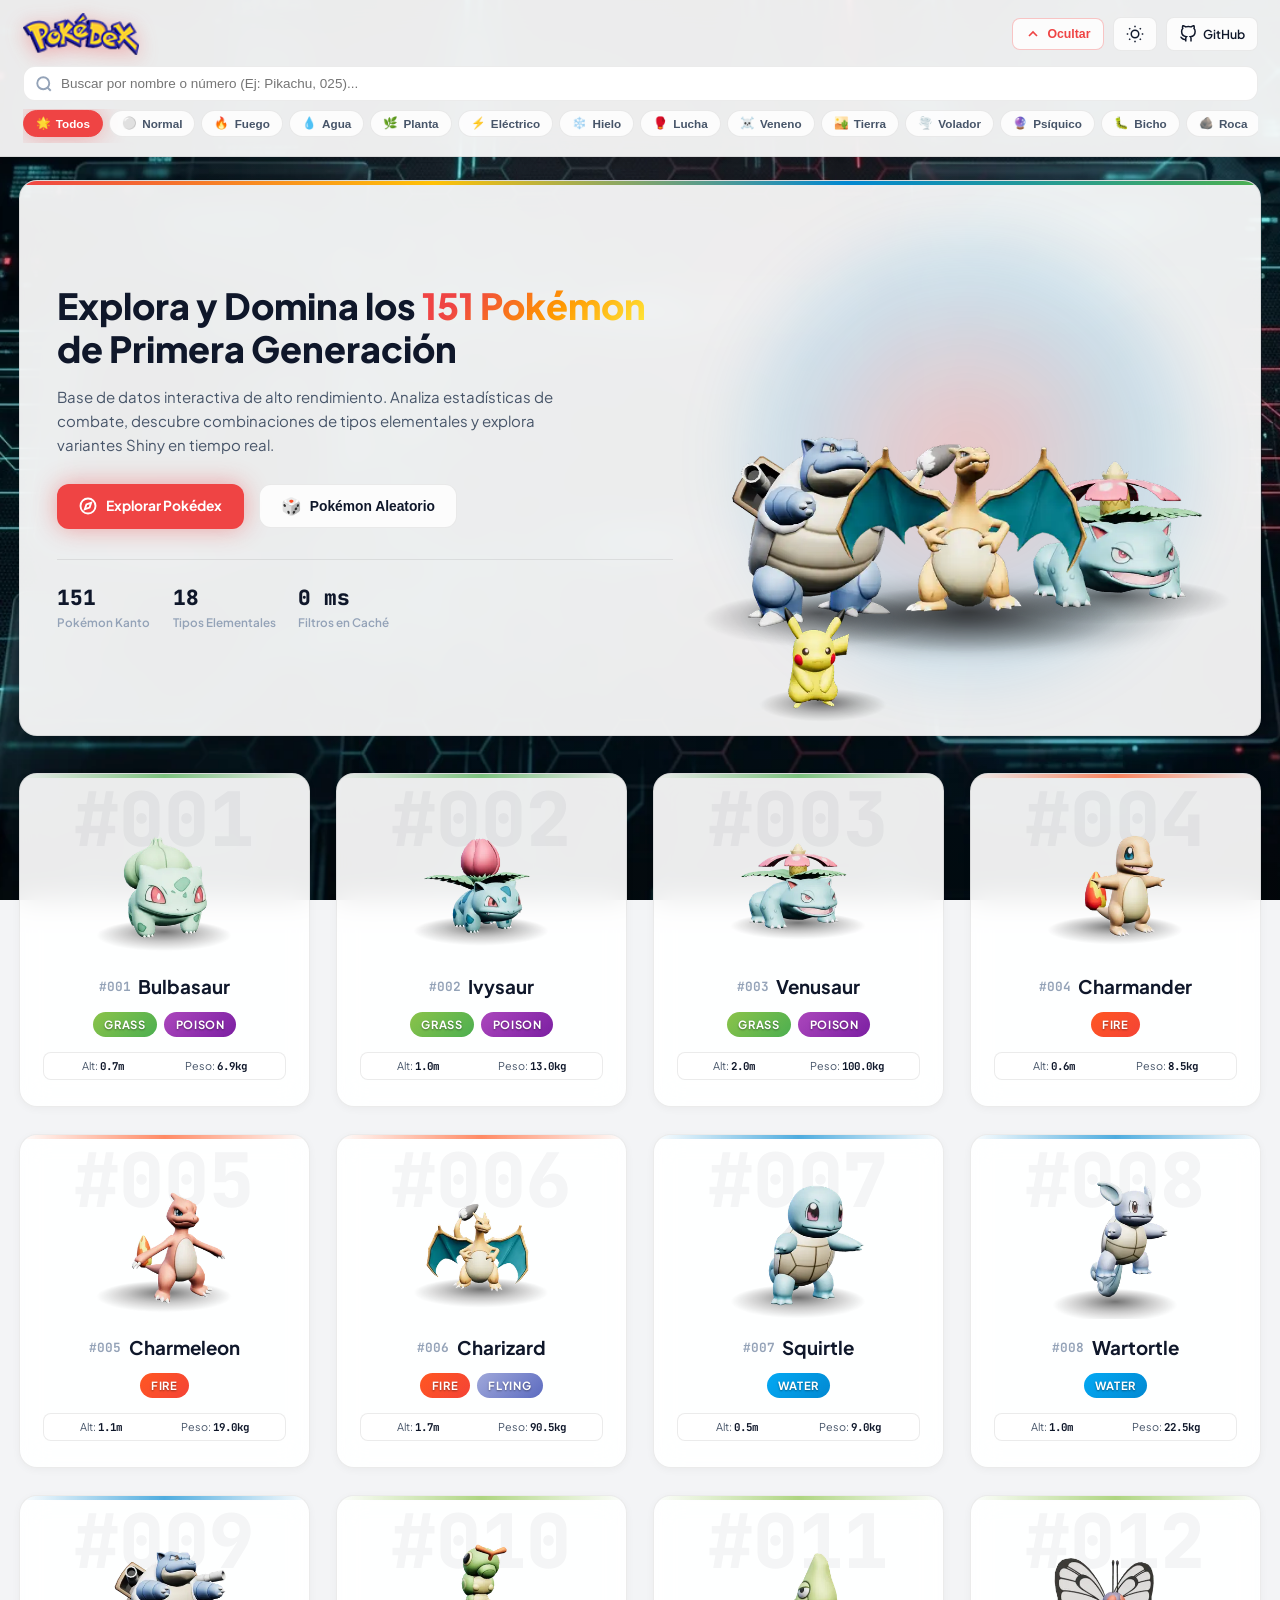
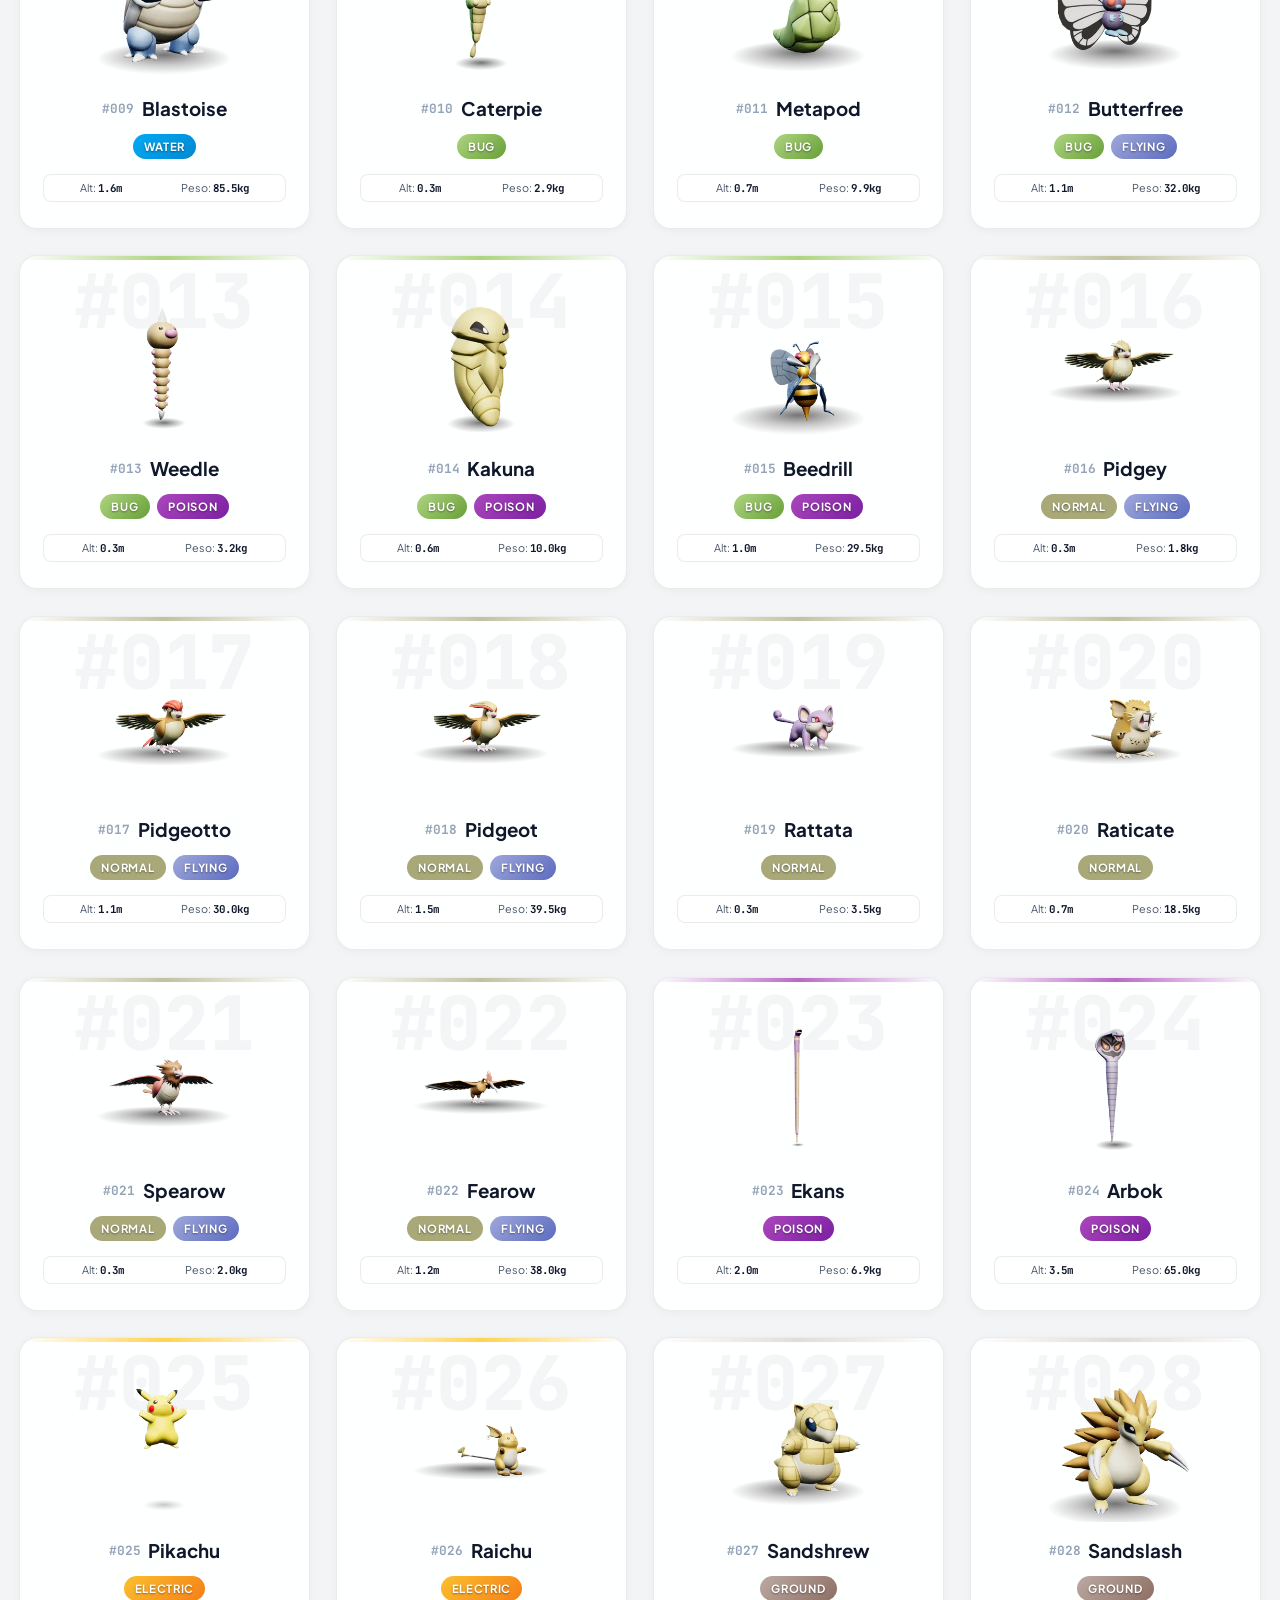
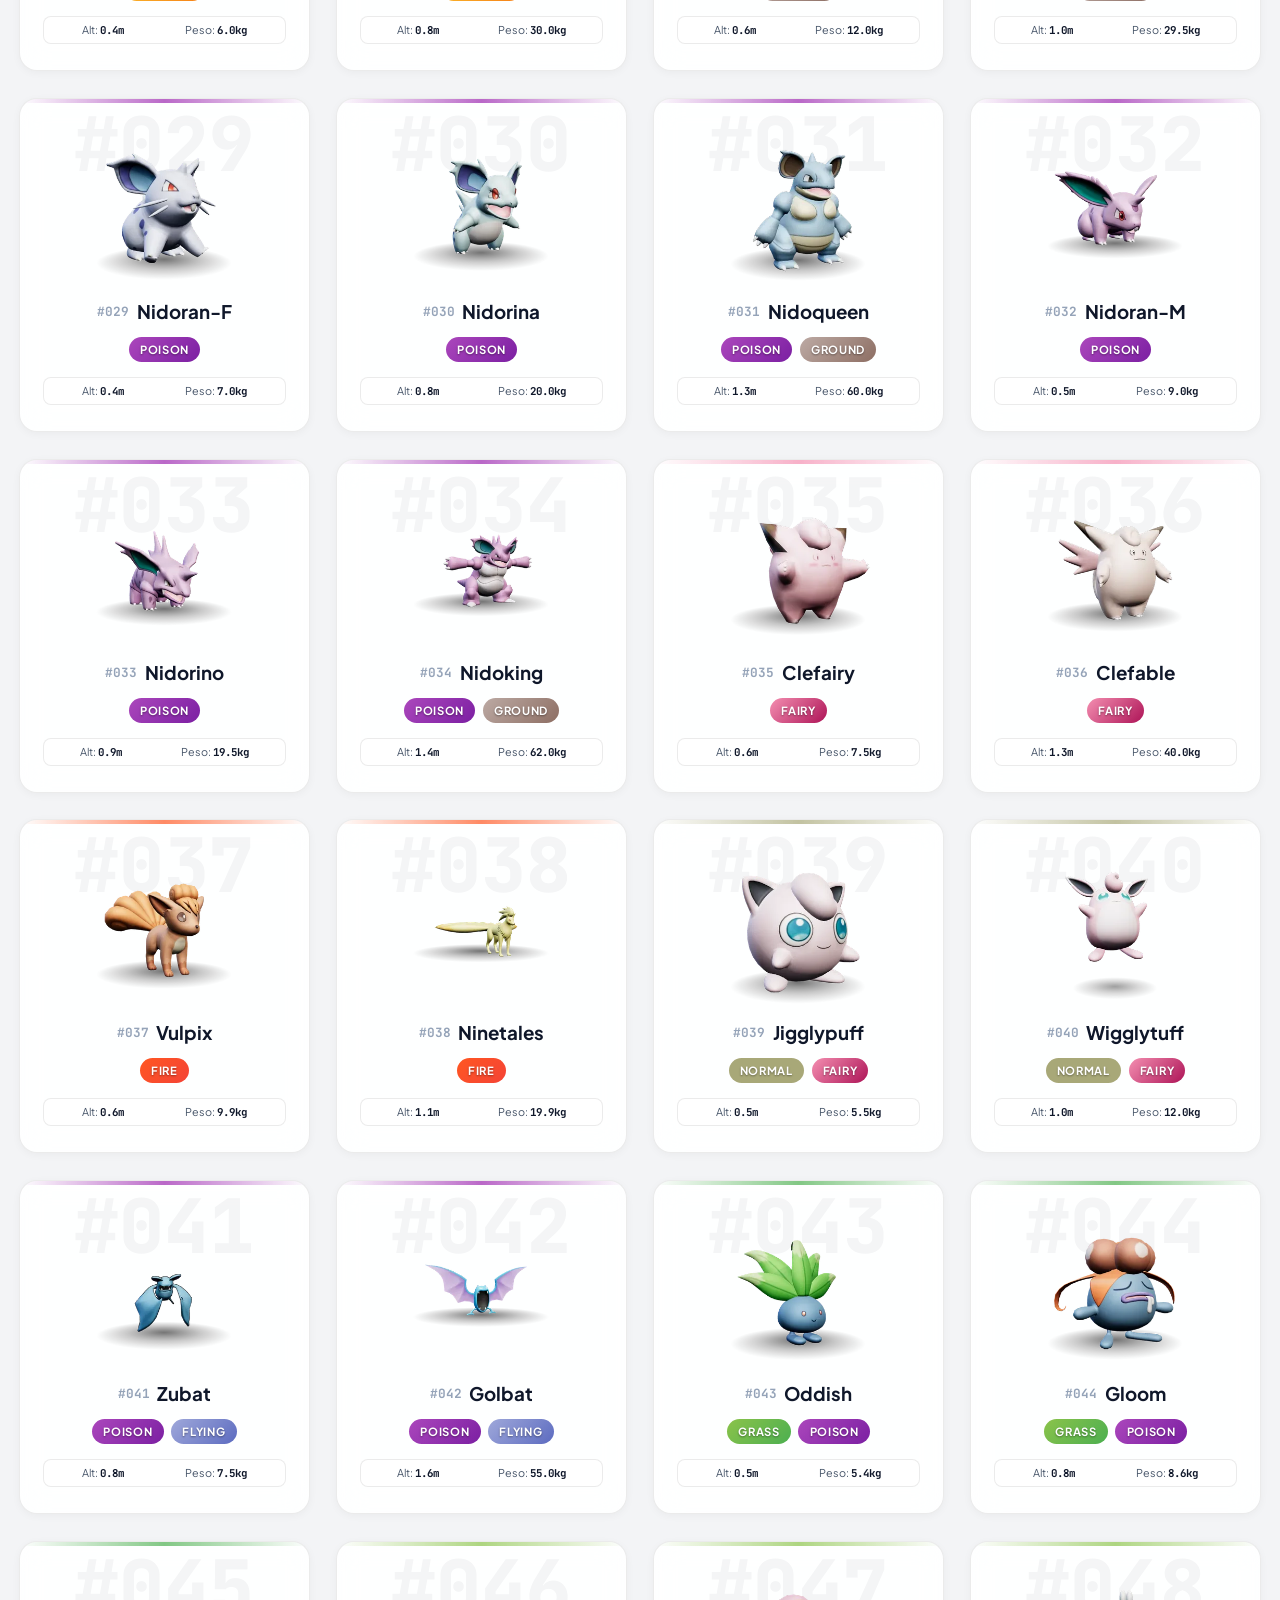
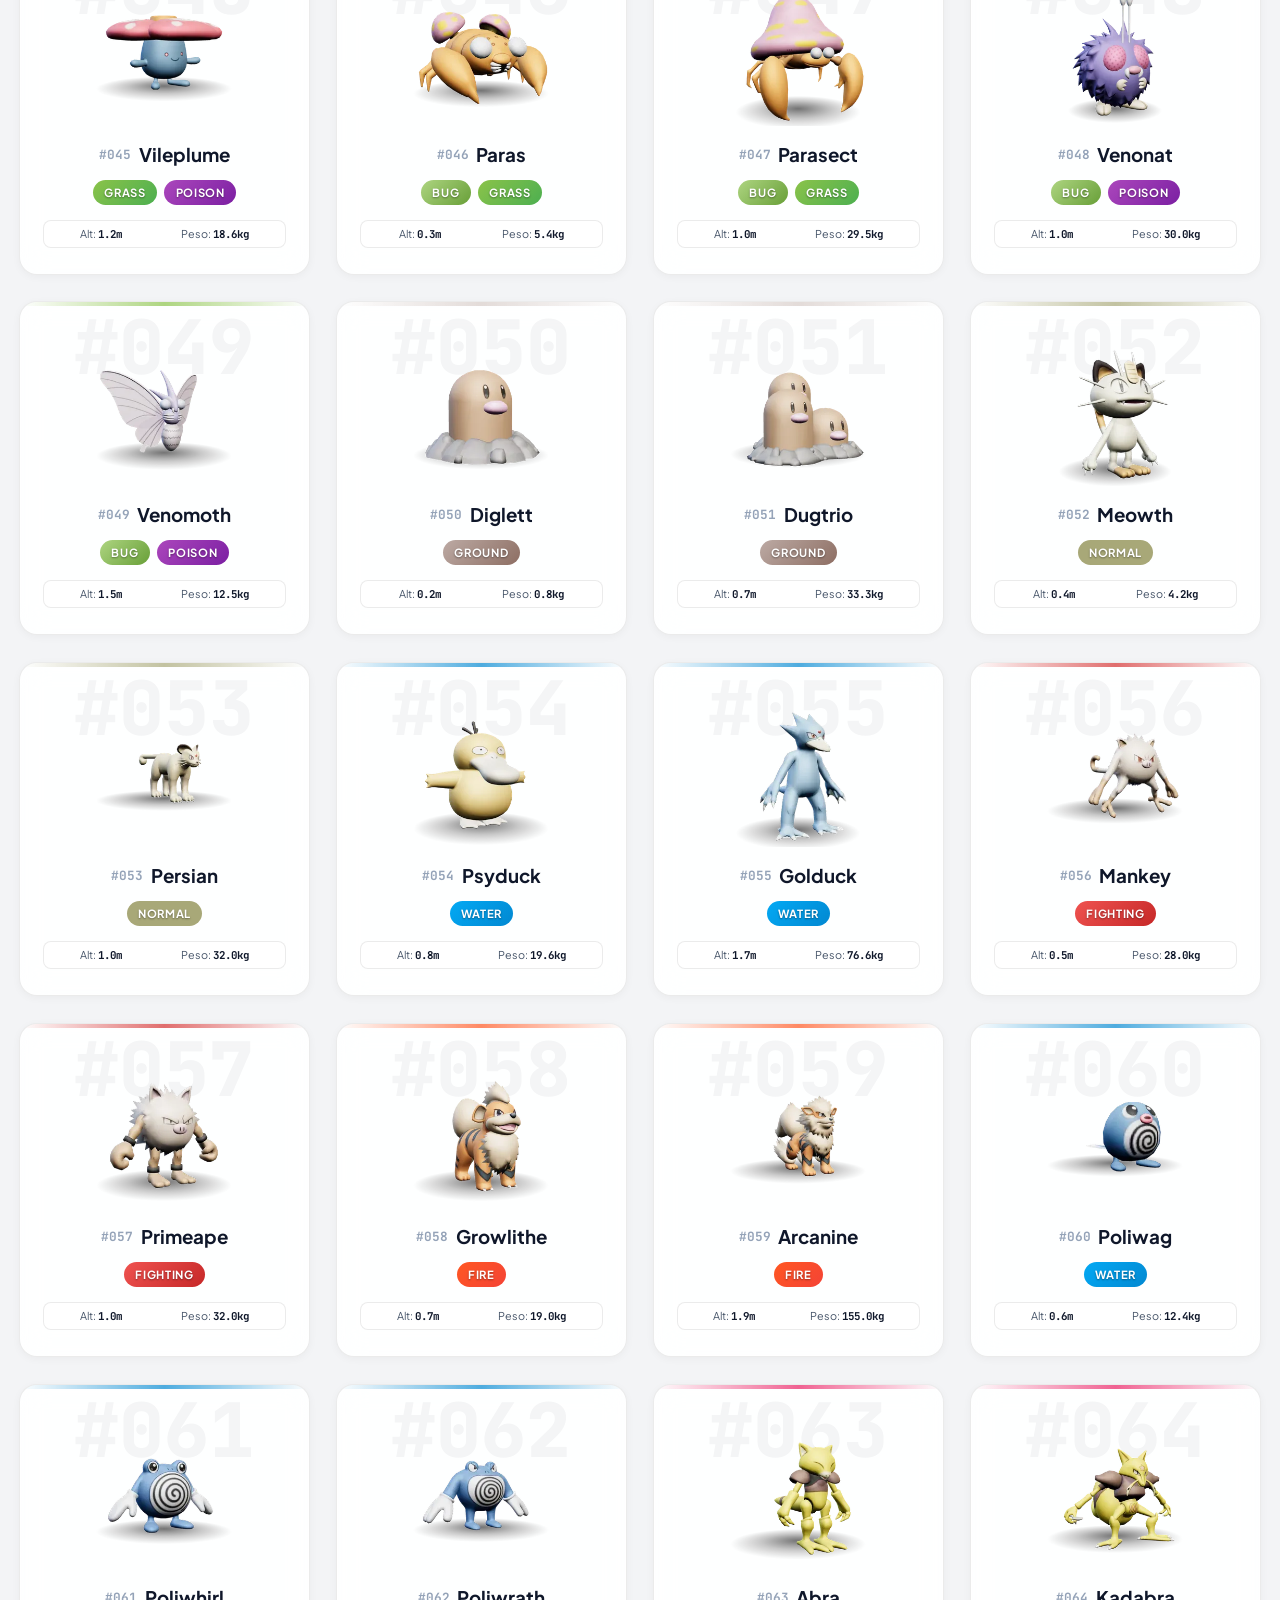
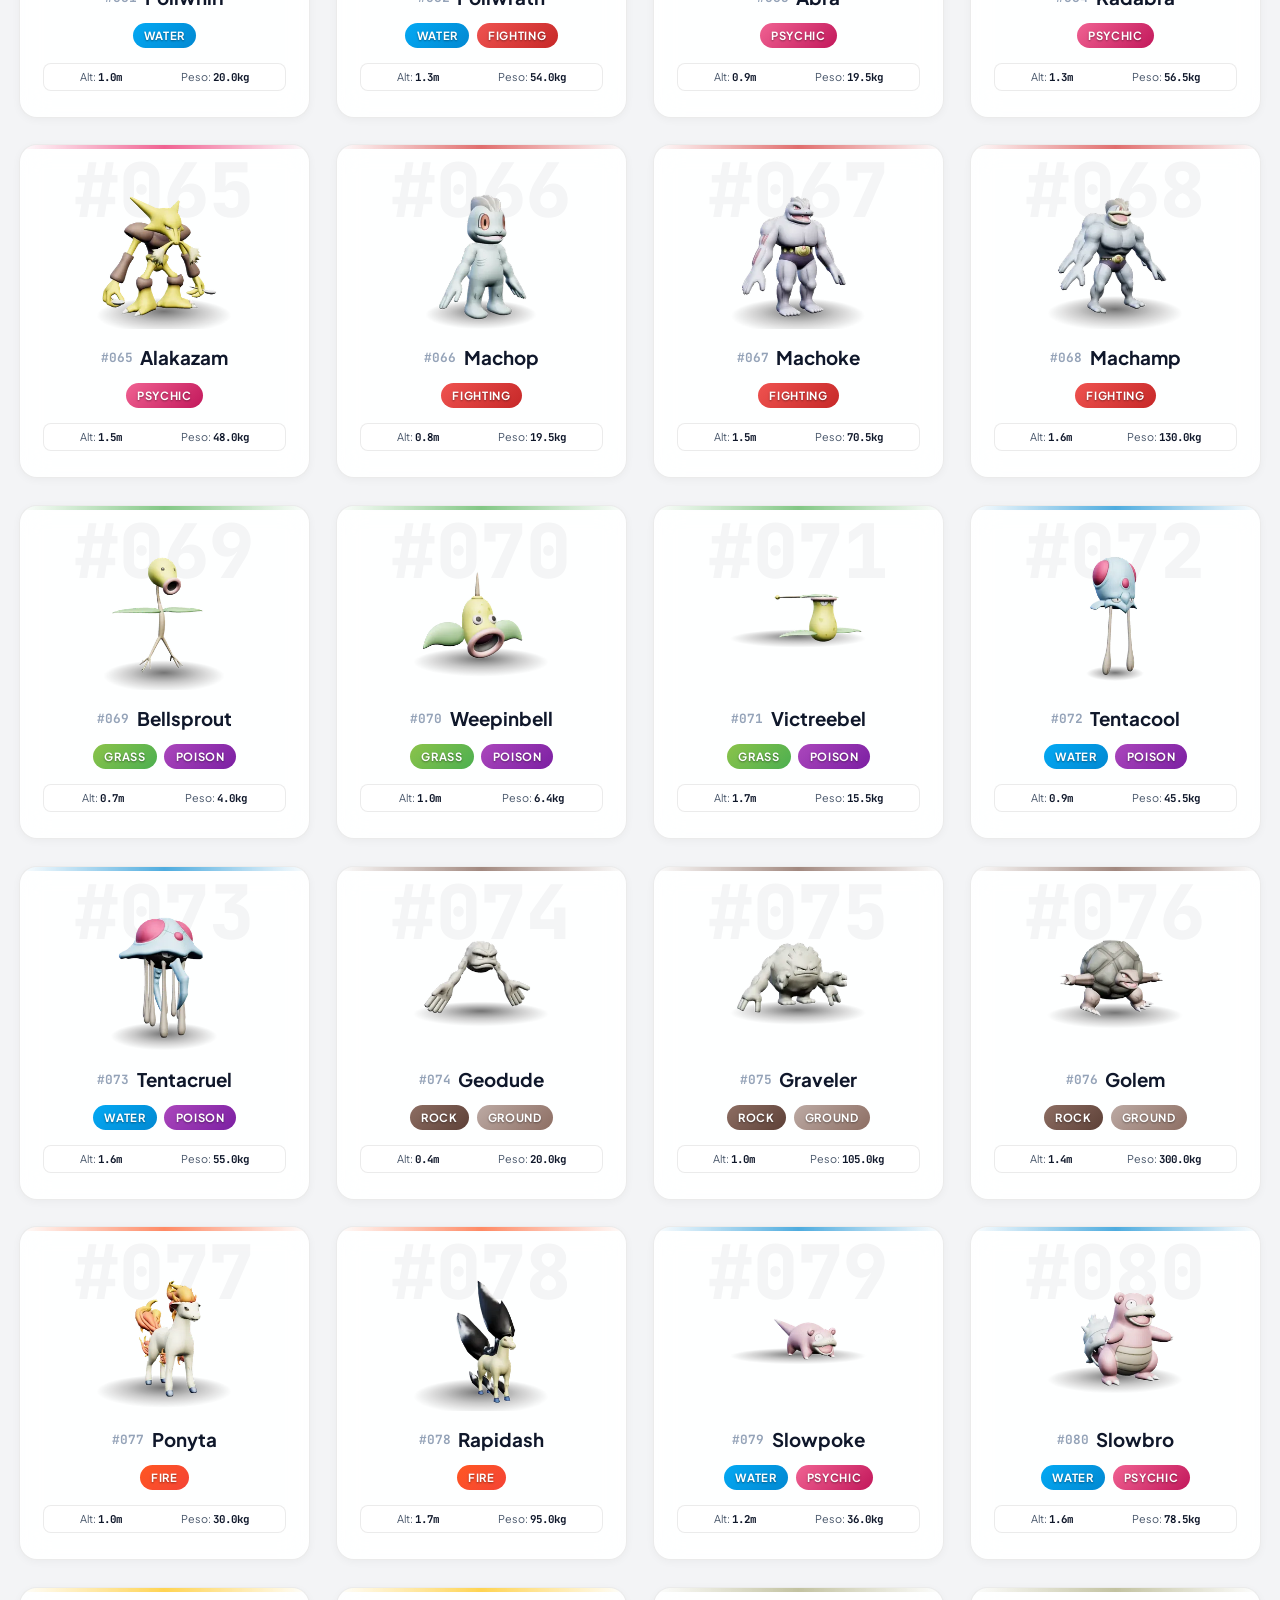
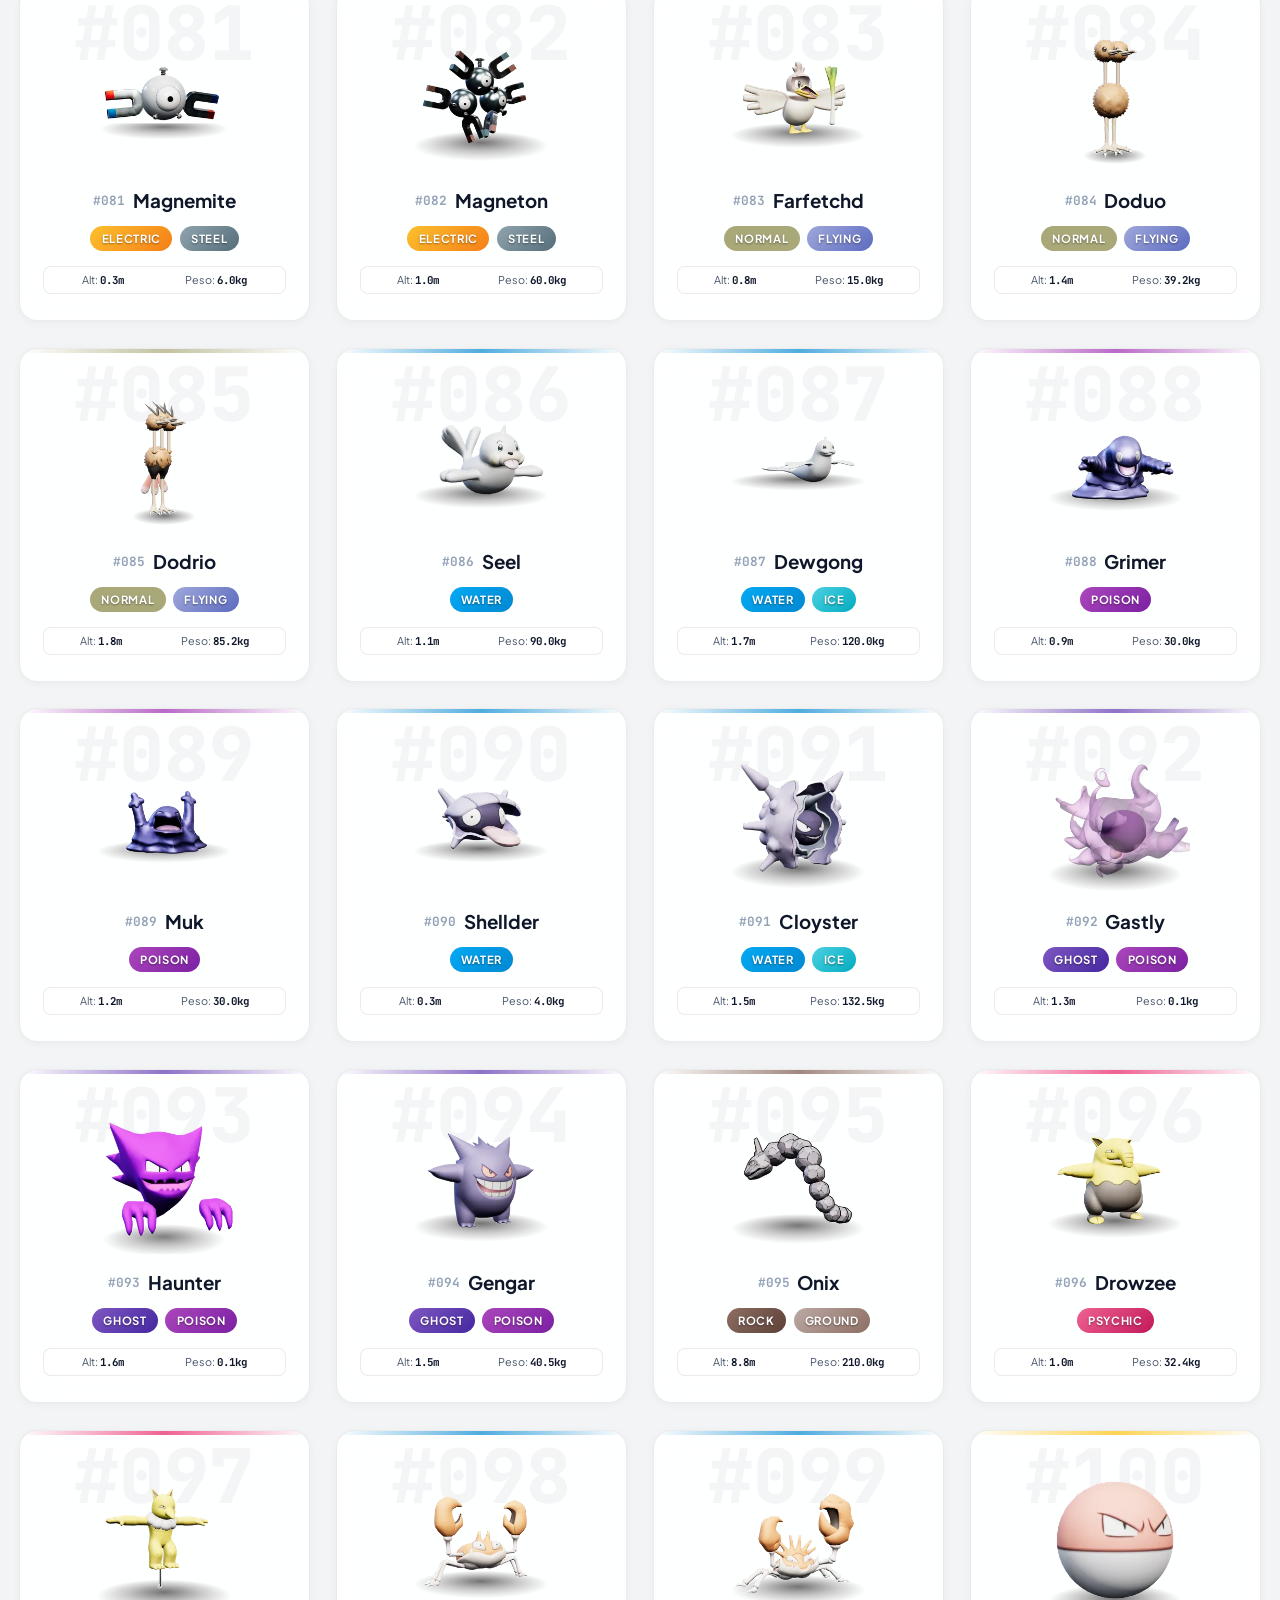
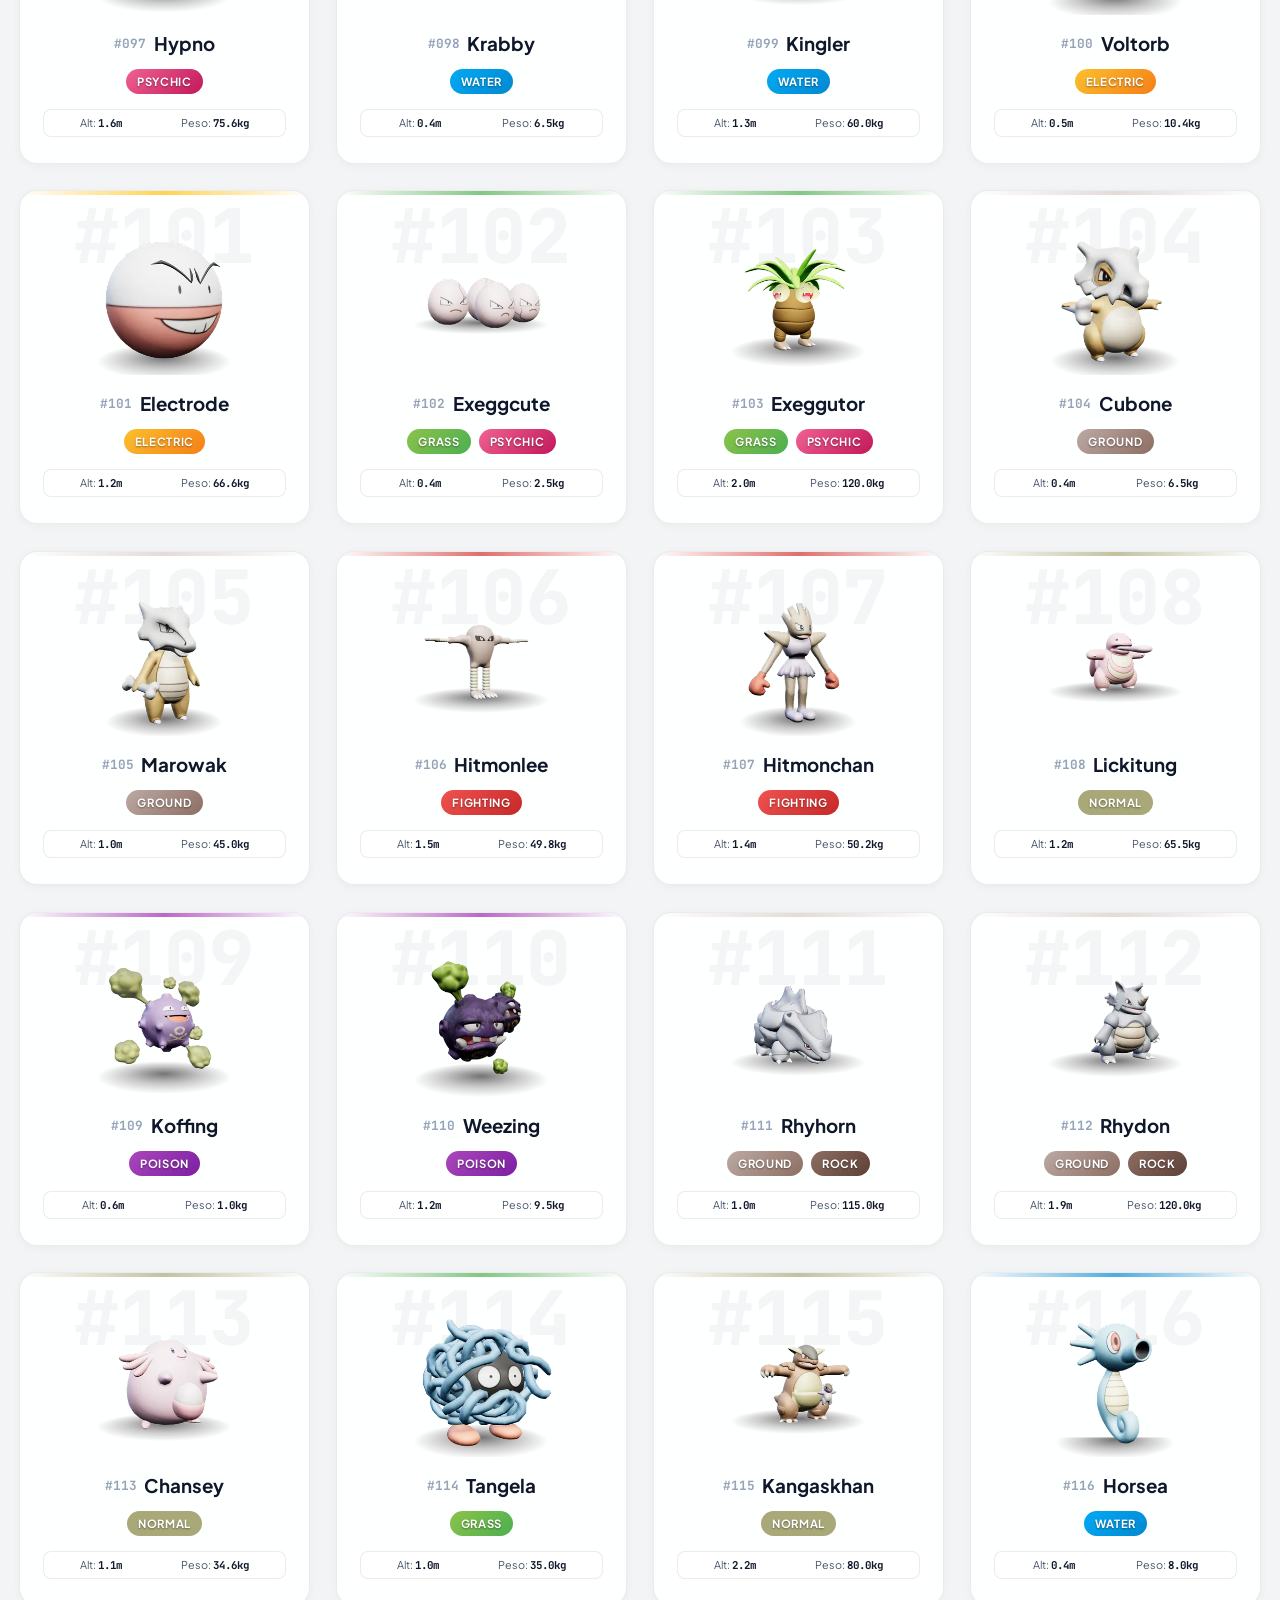
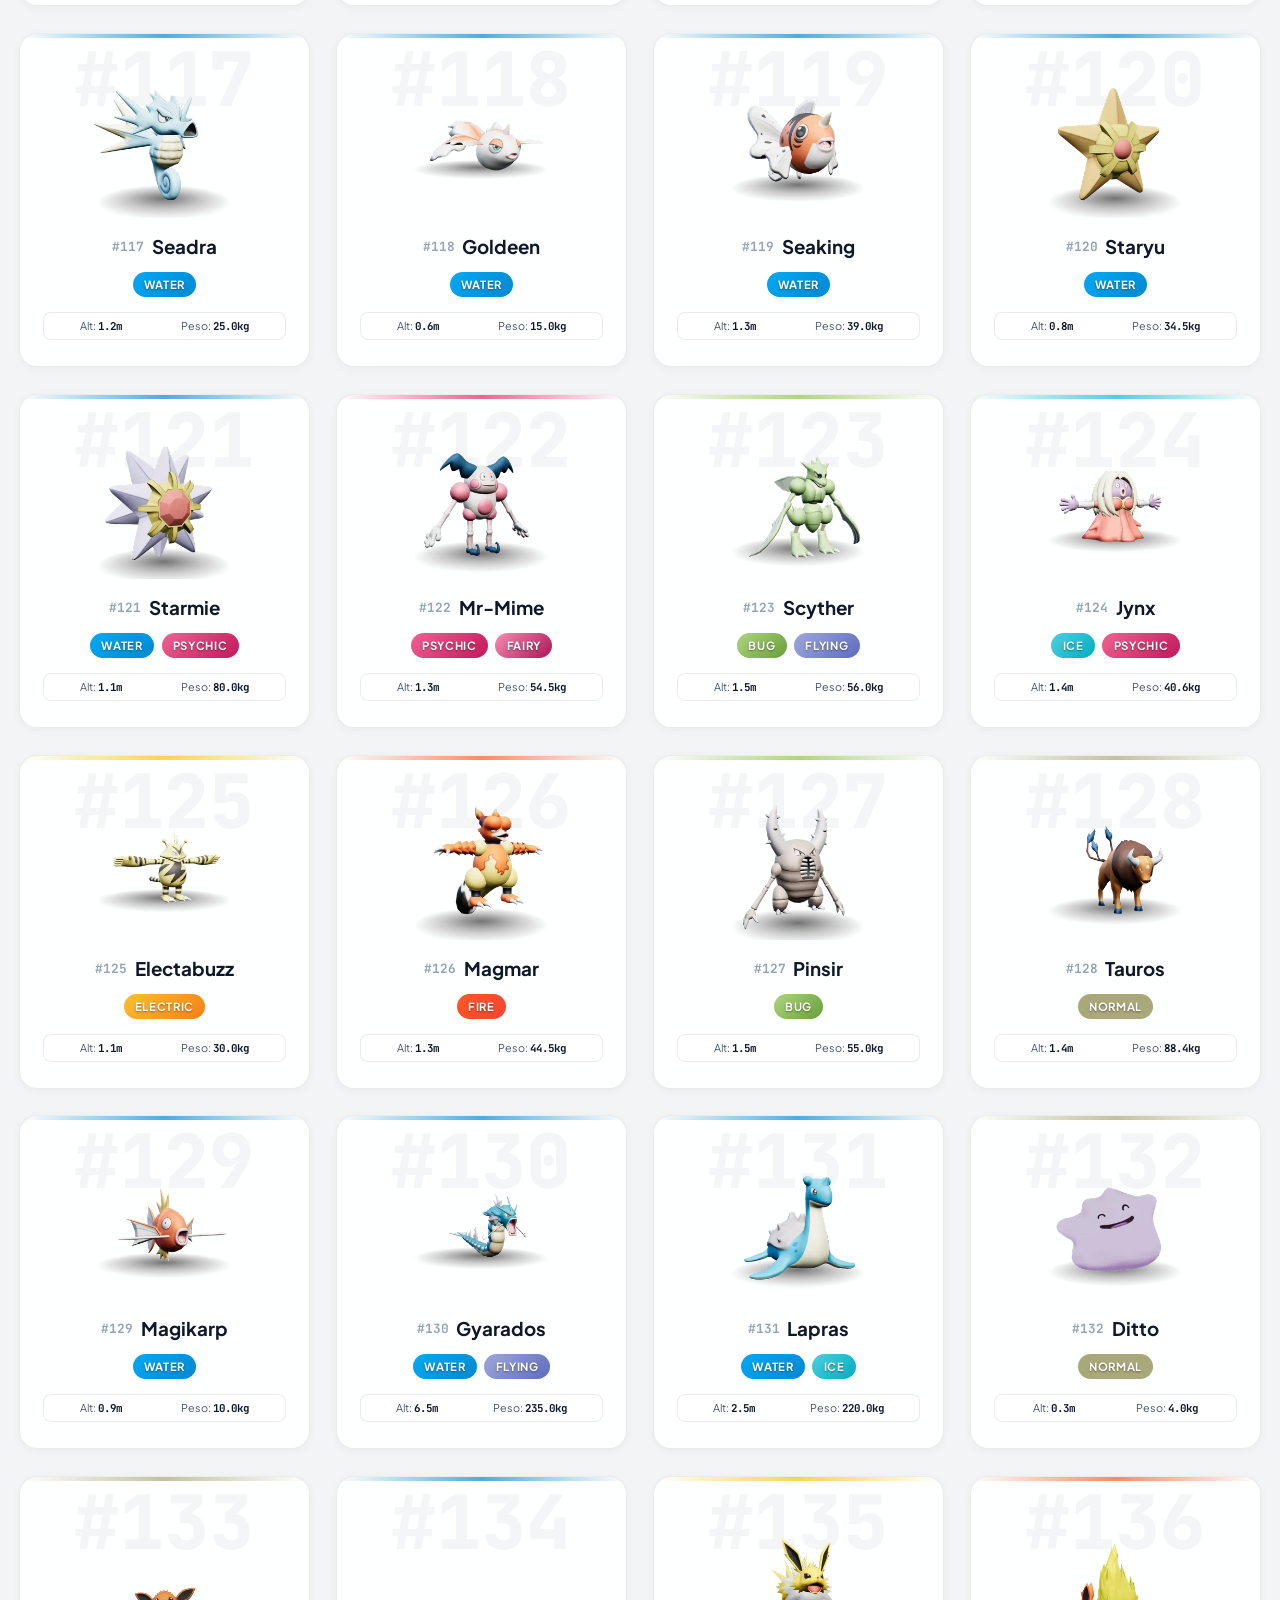
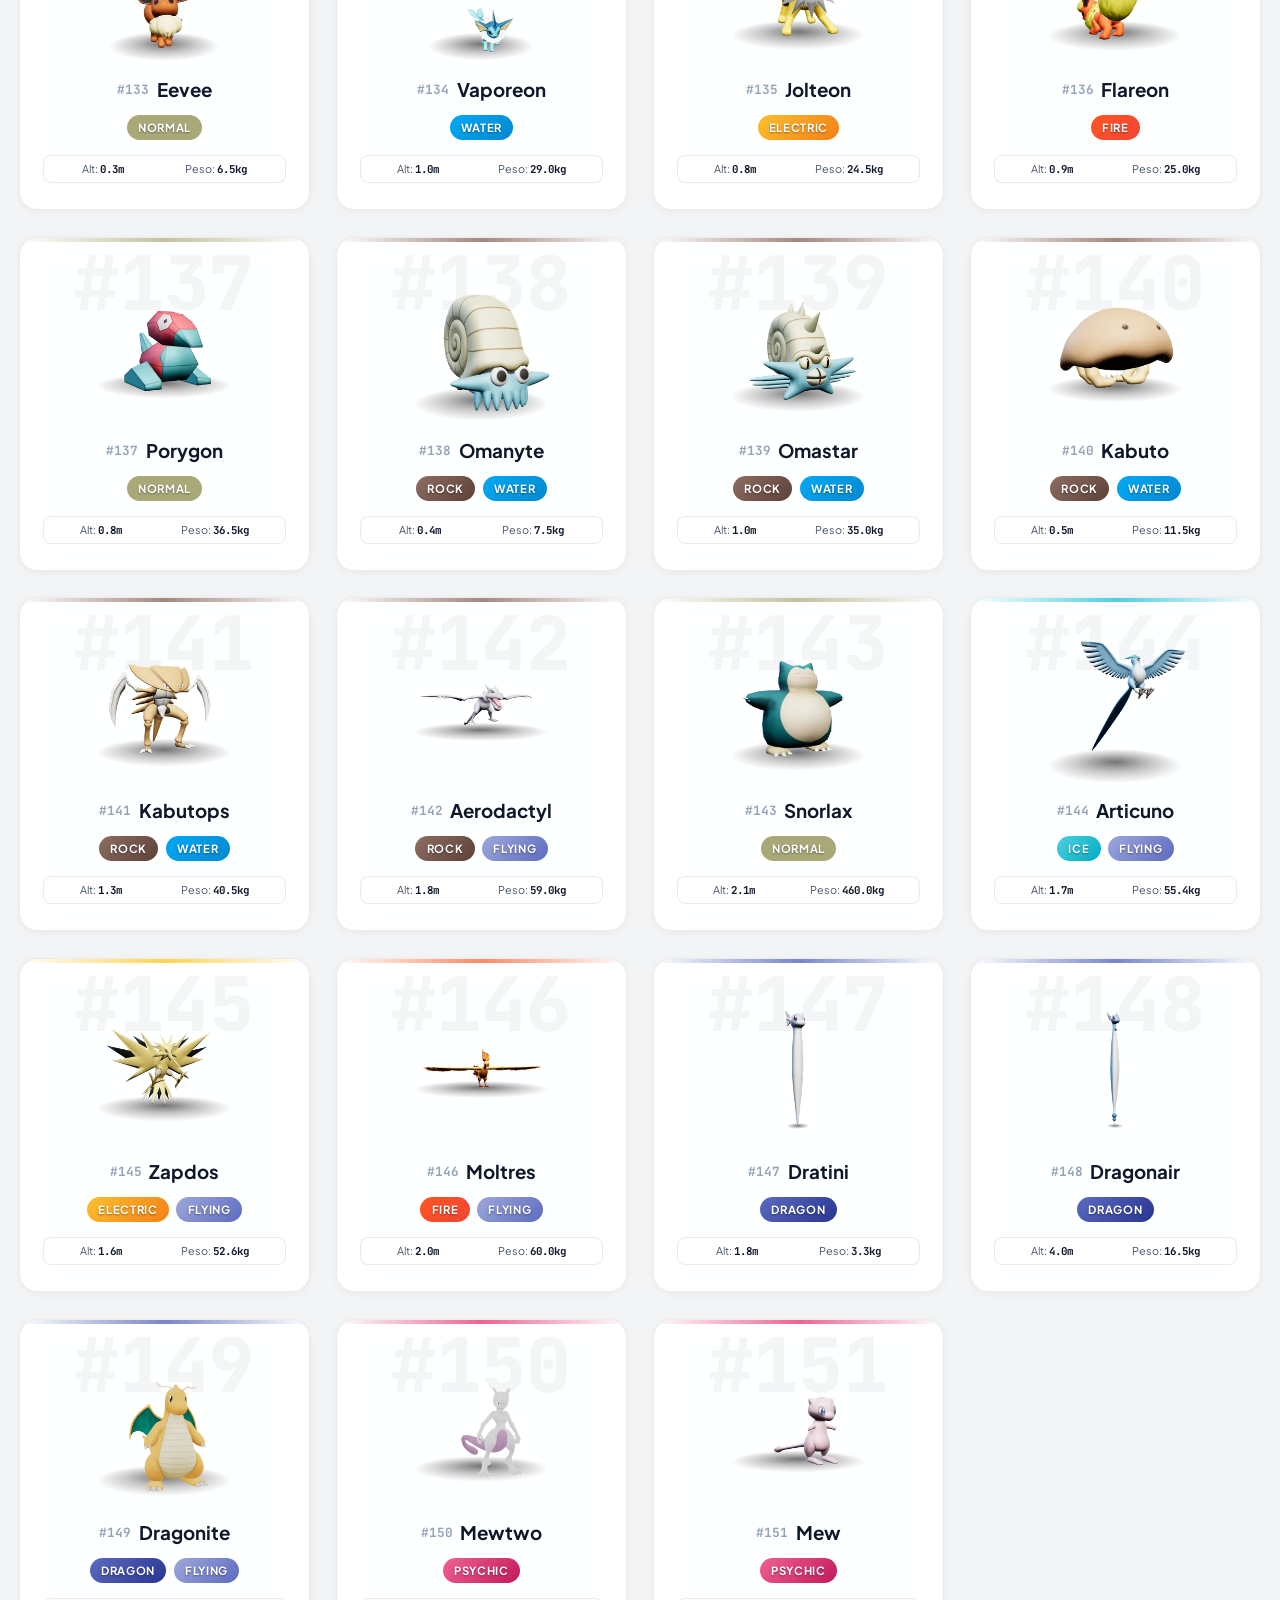
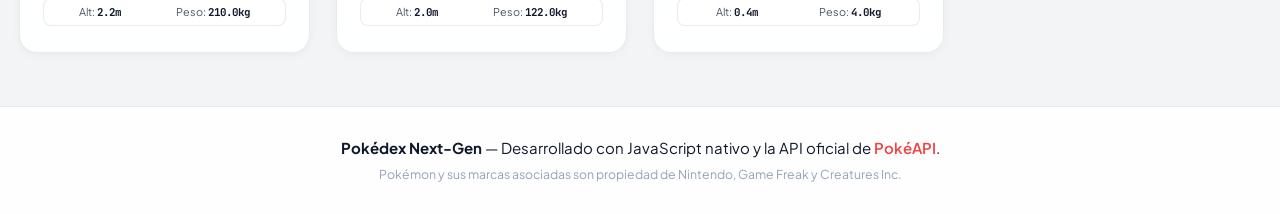
==== commit 3139aad7: "Carga rapida: datos estaticos, loops diferidos, deploy ligero; README resumido con hero enlazado Co-" ====
--- a/index.html
+++ b/index.html
@@ -9,6 +9,7 @@
   <link rel="icon" type="image/png" href="./img/logo.png">
 
   <!-- Google Fonts: Plus Jakarta Sans & JetBrains Mono -->
+  <link rel="preload" as="fetch" href="data/pokedex.json" crossorigin>
   <link rel="preconnect" href="https://fonts.googleapis.com">
   <link rel="preconnect" href="https://fonts.gstatic.com" crossorigin>
   <link href="https://fonts.googleapis.com/css2?family=JetBrains+Mono:wght@400;500;600;700&family=Plus+Jakarta+Sans:wght@400;500;600;700;800;900&display=swap" rel="stylesheet">
@@ -147,10 +148,10 @@
         <div class="hero-img-glow"></div>
         <div class="hero-stage" role="img" aria-label="Venusaur, Charizard, Blastoise y Pikachu en 3D animado">
           <div class="hero-floor"></div>
-          <img class="hero-mon hero-mon--l" src="img/3d/hero/9-still.webp" data-anim="img/3d/hero/9.webp" alt="" width="640" height="640">
-          <img class="hero-mon hero-mon--r" src="img/3d/hero/3-still.webp" data-anim="img/3d/hero/3.webp" alt="" width="640" height="640">
-          <img class="hero-mon hero-mon--c" src="img/3d/hero/6-still.webp" data-anim="img/3d/hero/6.webp" alt="" width="640" height="640" fetchpriority="high">
-          <img class="hero-mon hero-mon--f" src="img/3d/hero/25-still.webp" data-anim="img/3d/hero/25.webp" alt="" width="640" height="640">
+          <img class="hero-mon hero-mon--l" src="img/3d/hero/9-still.webp" data-anim="img/3d/hero/9.webp" alt="" width="480" height="480">
+          <img class="hero-mon hero-mon--r" src="img/3d/hero/3-still.webp" data-anim="img/3d/hero/3.webp" alt="" width="480" height="480">
+          <img class="hero-mon hero-mon--c" src="img/3d/hero/6-still.webp" data-anim="img/3d/hero/6.webp" alt="" width="480" height="480" fetchpriority="high">
+          <img class="hero-mon hero-mon--f" src="img/3d/hero/25-still.webp" data-anim="img/3d/hero/25.webp" alt="" width="480" height="480">
         </div>
       </div>
     </div>
@@ -190,7 +191,7 @@
     </div>
   </footer>
 
-  <script src="js/main.js"></script>
+  <script src="js/main.js" defer></script>
 </body>
 
 </html>
